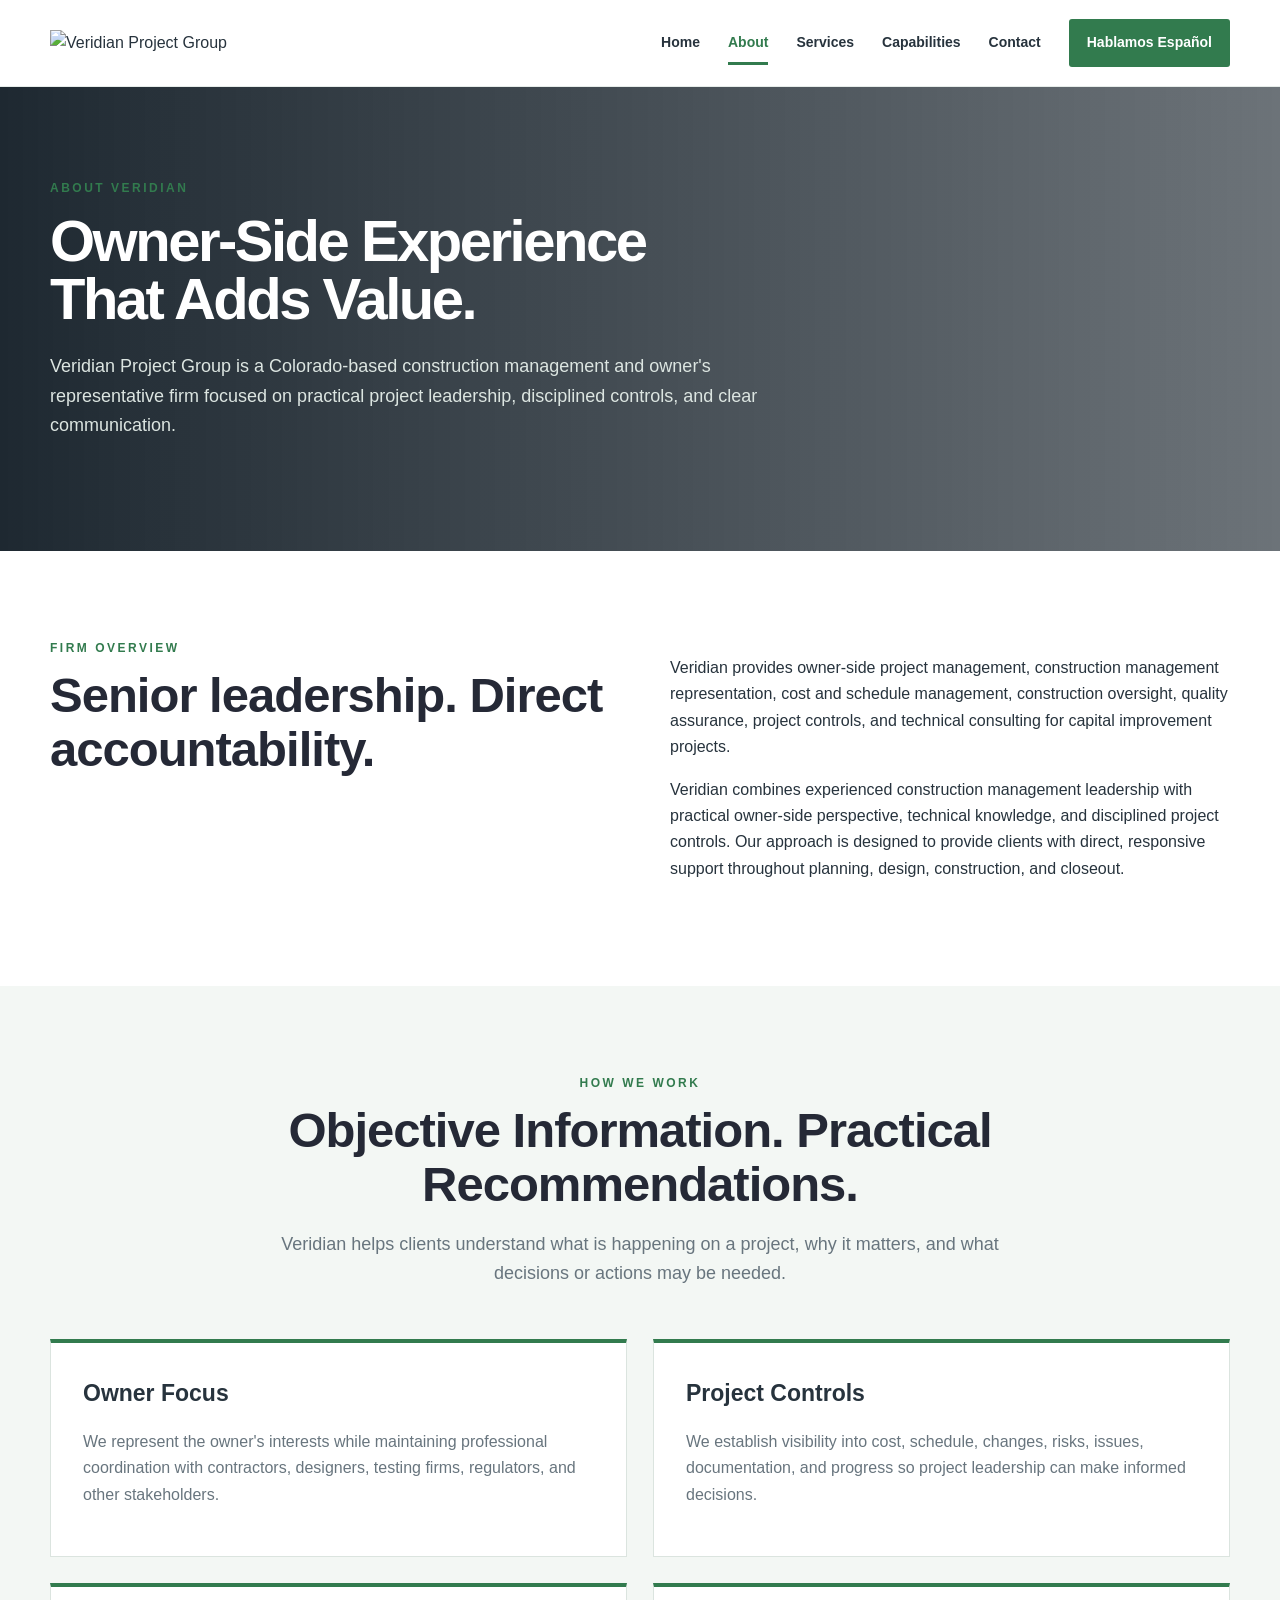
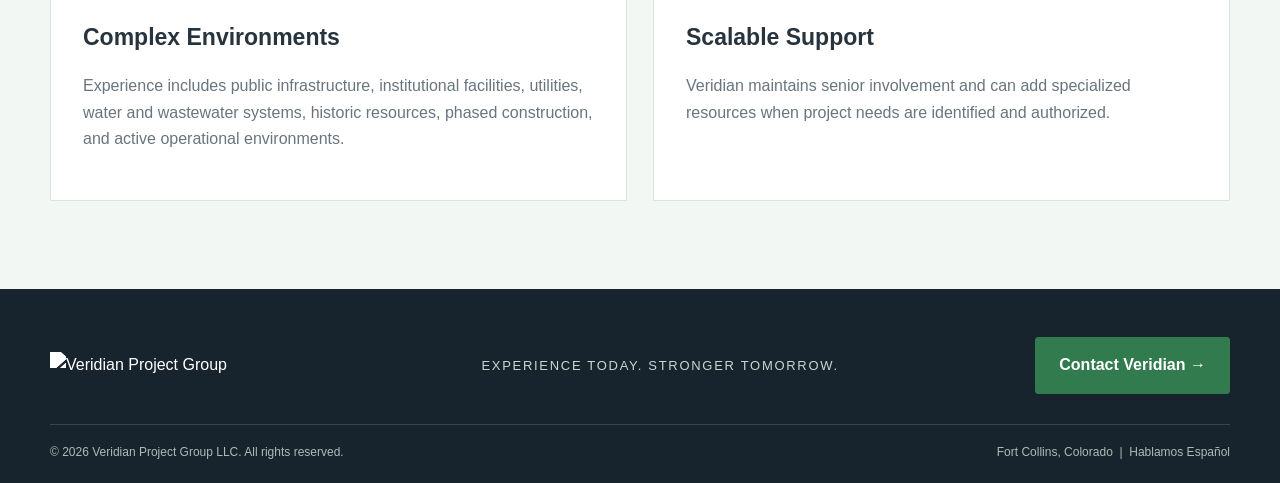
==== about.html @ c74b5e47 "Add files via upload" ====
<!doctype html><html lang="en"><head><meta charset="utf-8"><meta name="viewport" content="width=device-width,initial-scale=1"><title>About | Veridian Project Group</title><meta name="description" content="Veridian Project Group provides owner-side construction management, project controls, cost estimating, scheduling, and technical consulting."><link rel="icon" href="assets/veridian-logo.png"><link rel="stylesheet" href="styles.css"></head><body>
<header class="header"><div class="container nav"><a href="index.html"><img class="logo" src="assets/veridian-logo.png" alt="Veridian Project Group"></a><nav class="navlinks"><a class="" href="index.html">Home</a><a class="active" href="about.html">About</a><a class="" href="services.html">Services</a><a class="" href="experience.html">Capabilities</a><a class="" href="contact.html">Contact</a><a class="spanish-btn" href="spanish.html">Hablamos Español</a></nav><button class="mobile" aria-label="Menu">☰</button></div></header>
<main>
<section class="page-hero"><div class="container"><div class="kicker">About Veridian</div><h1>Owner-Side Experience<br>That Adds Value.</h1><p>Veridian Project Group is a Colorado-based construction management and owner's representative firm focused on practical project leadership, disciplined controls, and clear communication.</p></div></section>
<section class="section"><div class="container"><div class="contact-grid"><div><div class="kicker">Firm Overview</div><h2>Senior leadership. Direct accountability.</h2></div><div><p>Veridian provides owner-side project management, construction management representation, cost and schedule management, construction oversight, quality assurance, project controls, and technical consulting for capital improvement projects.</p><p>Veridian combines experienced construction management leadership with practical owner-side perspective, technical knowledge, and disciplined project controls. Our approach is designed to provide clients with direct, responsive support throughout planning, design, construction, and closeout.</p></div></div></div></section>
<section class="section mist"><div class="container"><div class="section-head center"><div class="kicker">How We Work</div><h2>Objective Information. Practical Recommendations.</h2><p class="lead">Veridian helps clients understand what is happening on a project, why it matters, and what decisions or actions may be needed.</p></div><div class="content-grid"><div class="content-card"><h3>Owner Focus</h3><p>We represent the owner's interests while maintaining professional coordination with contractors, designers, testing firms, regulators, and other stakeholders.</p></div><div class="content-card"><h3>Project Controls</h3><p>We establish visibility into cost, schedule, changes, risks, issues, documentation, and progress so project leadership can make informed decisions.</p></div><div class="content-card"><h3>Complex Environments</h3><p>Experience includes public infrastructure, institutional facilities, utilities, water and wastewater systems, historic resources, phased construction, and active operational environments.</p></div><div class="content-card"><h3>Scalable Support</h3><p>Veridian maintains senior involvement and can add specialized resources when project needs are identified and authorized.</p></div></div></div></section>
</main>
<footer class="footer"><div class="container"><div class="footer-top"><img class="footer-logo" src="assets/veridian-logo.png" alt="Veridian Project Group"><div class="tagline">Experience today. Stronger tomorrow.</div><a class="btn green" href="contact.html">Contact Veridian →</a></div><div class="footer-bottom"><span>© 2026 Veridian Project Group LLC. All rights reserved.</span><span>Fort Collins, Colorado &nbsp;|&nbsp; Hablamos Español</span></div></div></footer></body></html>
---- styles.css ----
:root{--ink:#252936;--deep:#17232d;--green:#327b4e;--lime:#67a94e;--mist:#f3f7f4;--line:#dbe4df;--text:#27333d;--muted:#68757e;--white:#fff;--max:1180px}
*{box-sizing:border-box}html{scroll-behavior:smooth}body{margin:0;font-family:Inter,Segoe UI,Arial,sans-serif;color:var(--text);line-height:1.65}a{text-decoration:none;color:inherit}.container{width:min(var(--max),calc(100% - 42px));margin:auto}
.header{position:sticky;top:0;z-index:30;background:#fff;border-bottom:1px solid #e6ece9}.nav{min-height:86px;display:flex;align-items:center;justify-content:space-between;gap:30px}.logo{width:225px}.navlinks{display:flex;align-items:center;gap:28px;font-size:14px;font-weight:700}.navlinks a{padding:31px 0;position:relative}.navlinks a:hover{color:var(--green)}.navlinks .active{color:var(--green)}.navlinks .active:after{content:"";position:absolute;left:0;right:0;bottom:21px;height:3px;background:var(--green)}.spanish-btn{background:var(--green);color:#fff!important;padding:12px 18px!important;border-radius:3px}.spanish-btn:hover{background:var(--lime)}.mobile{display:none;border:0;background:none;font-size:27px;color:var(--ink)}
.hero{min-height:625px;display:flex;align-items:center;background:linear-gradient(90deg,rgba(18,29,38,.94),rgba(18,29,38,.78) 43%,rgba(18,29,38,.25)),url("https://images.unsplash.com/photo-1541888946425-d81bb19240f5?auto=format&fit=crop&w=2100&q=85") center/cover;color:#fff}.hero-copy{max-width:760px;padding:95px 0}.eyebrow,.kicker{text-transform:uppercase;letter-spacing:2.5px;font-size:12px;font-weight:850;color:var(--lime)}h1{font-size:clamp(48px,6.4vw,78px);line-height:1.01;letter-spacing:-2.5px;margin:13px 0 23px}.hero p{max-width:690px;font-size:19px;color:#eaf1ed}.buttons{display:flex;gap:14px;flex-wrap:wrap;margin-top:32px}.btn{display:inline-flex;align-items:center;justify-content:center;padding:14px 23px;border-radius:3px;border:1px solid var(--green);font-weight:800}.btn.green{background:var(--green);color:#fff}.btn.green:hover{background:var(--lime)}.btn.light{border-color:#fff;color:#fff}.btn.light:hover{background:#fff;color:var(--ink)}
.section{padding:88px 0}.section.mist{background:var(--mist)}.center{text-align:center}.section-head{max-width:780px;margin:0 auto 50px}.kicker{color:var(--green)}h2{color:var(--ink);font-size:clamp(34px,4.3vw,49px);line-height:1.1;letter-spacing:-1px;margin:10px 0 17px}.lead{color:var(--muted);font-size:18px}.services{display:grid;grid-template-columns:repeat(4,1fr);gap:0}.service{padding:10px 28px 12px;border-right:1px solid var(--line);text-align:left}.service:first-child{padding-left:0}.service:last-child{border-right:0}.service-icon{width:64px;height:64px;border-radius:50%;background:var(--green);color:#fff;display:grid;place-items:center;font-weight:900;font-size:20px;margin-bottom:22px}.service h3{font-size:21px;line-height:1.15;margin:0 0 10px}.service p{font-size:15px;color:var(--muted)}.learn{font-size:14px;font-weight:850;color:var(--green)}
.band{display:grid;grid-template-columns:1fr 1fr}.band-copy{padding:82px max(42px,calc((100vw - var(--max))/2)) 82px 42px;background:var(--deep);color:#fff}.band-copy h2{color:#fff}.band-copy p{max-width:570px;color:#d9e3df}.band-img{min-height:470px;background:url("https://images.unsplash.com/photo-1504307651254-35680f356dfd?auto=format&fit=crop&w=1500&q=85") center/cover}.value-points{display:flex;gap:18px;flex-wrap:wrap;margin:25px 0}.value-points span{border-left:3px solid var(--green-bright);padding-left:12px;text-transform:uppercase;letter-spacing:1.2px;font-size:12px;font-weight:800}.facts{display:flex;gap:36px;flex-wrap:wrap;margin:30px 0 5px}.fact strong{display:block;font-size:34px;color:#a5d86e;line-height:1}.fact span{display:block;font-size:12px;text-transform:uppercase;letter-spacing:1.5px;color:#c9d4d0;margin-top:6px}
.process{display:grid;grid-template-columns:repeat(5,1fr);gap:18px}.step{padding:25px;border-top:3px solid var(--green);background:#fff}.step b{font-size:12px;color:var(--green);letter-spacing:1.5px}.step h3{font-size:19px;margin:10px 0 7px}.step p{font-size:14px;color:var(--muted)}
.projects{display:grid;grid-template-columns:repeat(3,1fr);gap:24px}.project{min-height:330px;padding:28px;display:flex;flex-direction:column;justify-content:flex-end;color:#fff;background:linear-gradient(0deg,rgba(17,27,35,.92),rgba(17,27,35,.12)),url("https://images.unsplash.com/photo-1486406146926-c627a92ad1ab?auto=format&fit=crop&w=1000&q=80") center/cover}.project:nth-child(2){background-image:linear-gradient(0deg,rgba(17,27,35,.92),rgba(17,27,35,.12)),url("https://images.unsplash.com/photo-1511818966892-d7d671e672a2?auto=format&fit=crop&w=1000&q=80")}.project:nth-child(3){background-image:linear-gradient(0deg,rgba(17,27,35,.92),rgba(17,27,35,.12)),url("https://images.unsplash.com/photo-1541971875076-8f970d573be6?auto=format&fit=crop&w=1000&q=80")}.project:nth-child(4){background-image:linear-gradient(0deg,rgba(17,27,35,.92),rgba(17,27,35,.12)),url("https://images.unsplash.com/photo-1503387762-592deb58ef4e?auto=format&fit=crop&w=1000&q=80")}.project:nth-child(5){background-image:linear-gradient(0deg,rgba(17,27,35,.92),rgba(17,27,35,.12)),url("https://images.unsplash.com/photo-1531835551805-16d864c8d311?auto=format&fit=crop&w=1000&q=80")}.project:nth-child(6){background-image:linear-gradient(0deg,rgba(17,27,35,.92),rgba(17,27,35,.12)),url("https://images.unsplash.com/photo-1473448912268-2022ce9509d8?auto=format&fit=crop&w=1000&q=80")}.project .type{text-transform:uppercase;letter-spacing:1.5px;font-size:11px;color:#a9d973}.project h3{font-size:21px;line-height:1.15;margin:7px 0}.project p{font-size:13px;margin:0;color:#e0e8e4}
.spanish{display:grid;grid-template-columns:1fr 1fr}.spanish-img{min-height:410px;background:linear-gradient(0deg,rgba(19,31,40,.4),rgba(19,31,40,.05)),url("https://images.unsplash.com/photo-1454165804606-c3d57bc86b40?auto=format&fit=crop&w=1500&q=85") center/cover}.spanish-copy{padding:72px 8%}.spanish-copy p{color:var(--muted)}
.cta{padding:70px 0;background:linear-gradient(105deg,var(--green),var(--lime));color:#fff}.cta-inner{display:flex;align-items:center;justify-content:space-between;gap:30px}.cta h2{color:#fff;margin:0;max-width:700px}.footer{background:var(--deep);color:#fff;padding:48px 0 20px}.footer-top{display:flex;justify-content:space-between;align-items:center;gap:30px}.footer-logo{width:235px;filter:brightness(0) invert(1)}.tagline{text-transform:uppercase;letter-spacing:1.7px;font-size:13px;color:#cbd6d2}.footer-bottom{display:flex;justify-content:space-between;border-top:1px solid rgba(255,255,255,.15);margin-top:30px;padding-top:18px;color:#aebbb7;font-size:12px}
.page-hero{padding:92px 0;background:linear-gradient(90deg,rgba(18,29,38,.95),rgba(18,29,38,.62)),url("https://images.unsplash.com/photo-1503387762-592deb58ef4e?auto=format&fit=crop&w=2000&q=85") center/cover;color:#fff}.page-hero h1{font-size:58px}.page-hero p{max-width:760px;color:#dce5e1;font-size:18px}
.content-grid{display:grid;grid-template-columns:1fr 1fr;gap:26px}.content-card{padding:32px;border:1px solid var(--line);border-top:4px solid var(--green);background:#fff}.content-card h3{font-size:23px;margin:0 0 10px}.content-card p{color:var(--muted)}.contact-grid{display:grid;grid-template-columns:1fr 1fr;gap:60px}.contact-form{display:grid;gap:14px}.contact-form input,.contact-form textarea{font:inherit;padding:14px;border:1px solid #cdd8d3;border-radius:3px}.contact-form textarea{min-height:150px}
@media(max-width:920px){.navlinks{display:none}.mobile{display:block}.services{grid-template-columns:1fr 1fr}.service{border-bottom:1px solid var(--line);padding:28px 18px}.service:first-child{padding-left:18px}.service:nth-child(2){border-right:0}.band,.spanish,.contact-grid{grid-template-columns:1fr}.band-copy{padding:65px 25px}.band-img,.spanish-img{min-height:320px}.process{grid-template-columns:1fr 1fr}.projects{grid-template-columns:1fr 1fr}.footer-top,.footer-bottom{flex-direction:column;align-items:flex-start}}
@media(max-width:600px){.container{width:calc(100% - 28px)}.logo{width:185px}.nav{min-height:72px}.hero{min-height:650px}.hero-copy{padding:65px 0}h1{font-size:48px}.section{padding:65px 0}.services,.process,.projects,.content-grid{grid-template-columns:1fr}.service{padding:25px 0}.service:first-child{padding-left:0}.page-hero h1{font-size:43px}.value-points{display:flex;gap:18px;flex-wrap:wrap;margin:25px 0}.value-points span{border-left:3px solid var(--green-bright);padding-left:12px;text-transform:uppercase;letter-spacing:1.2px;font-size:12px;font-weight:800}.facts{gap:22px}}
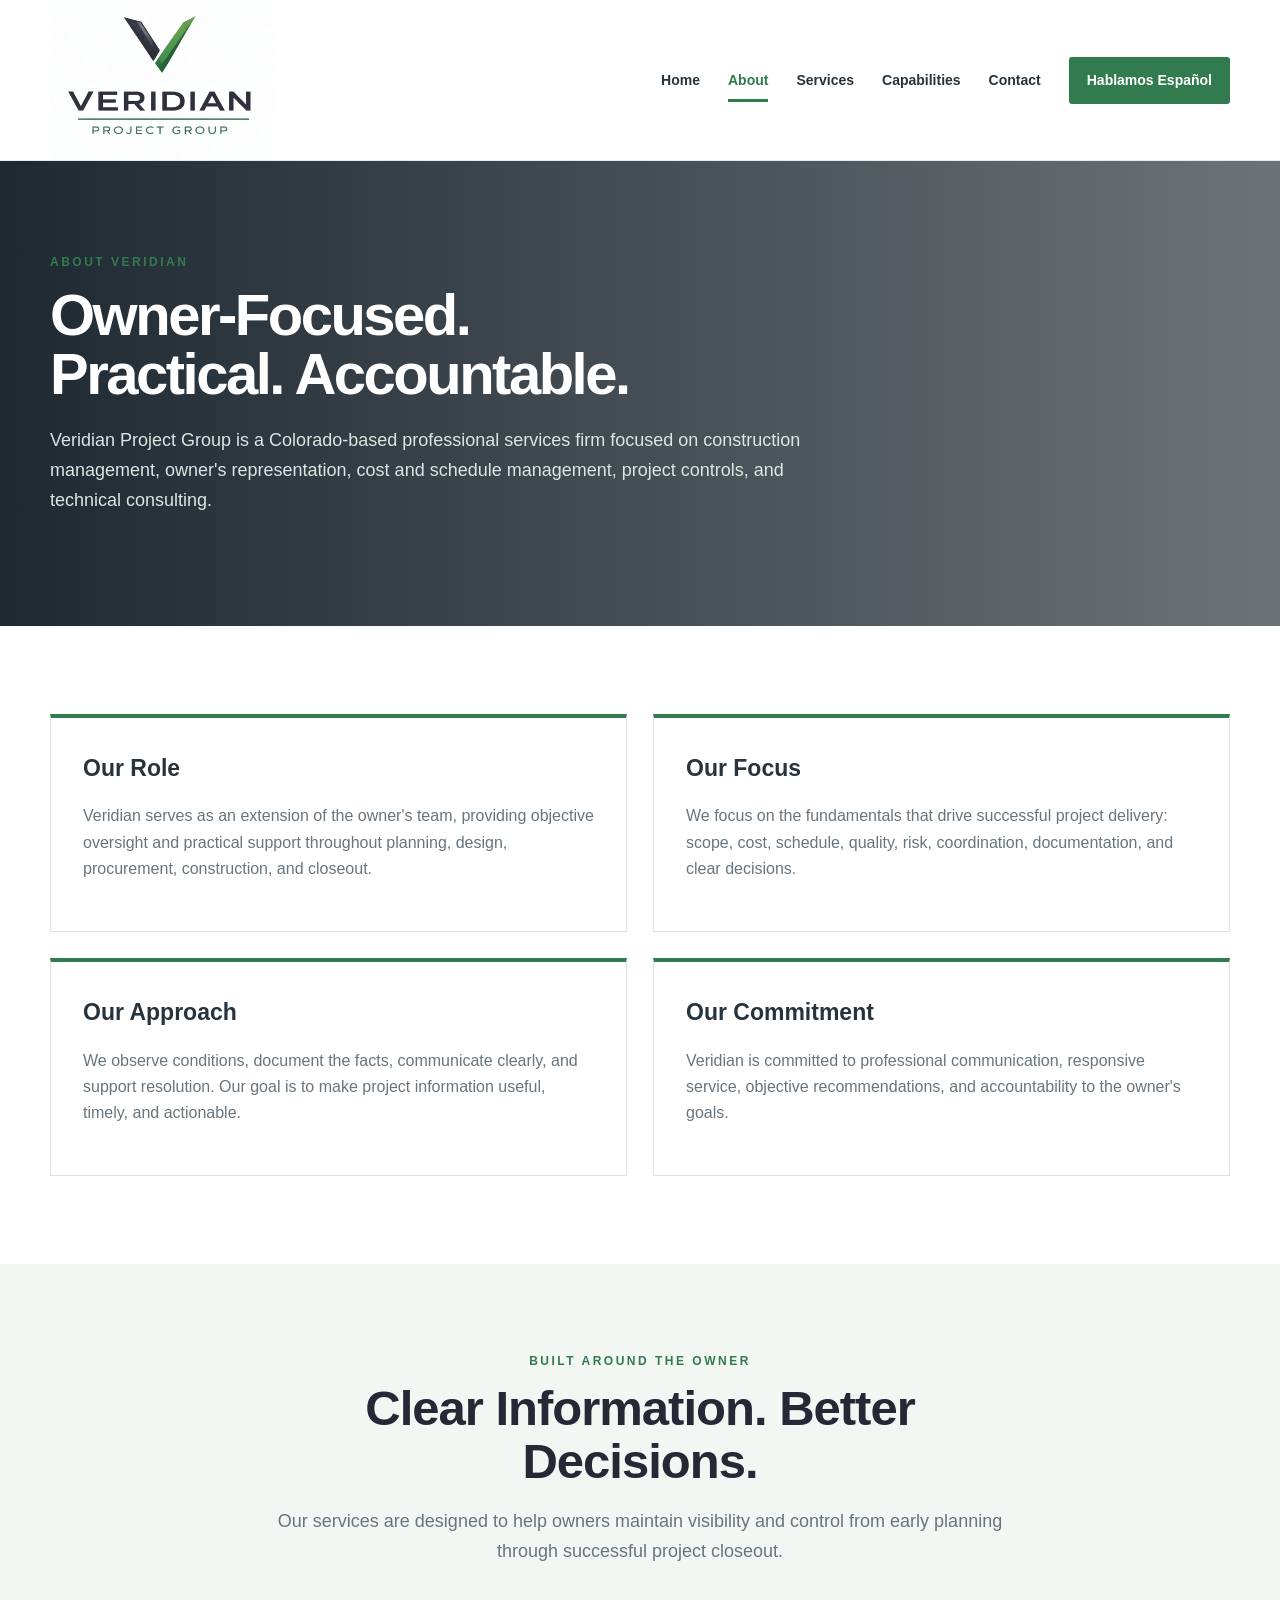
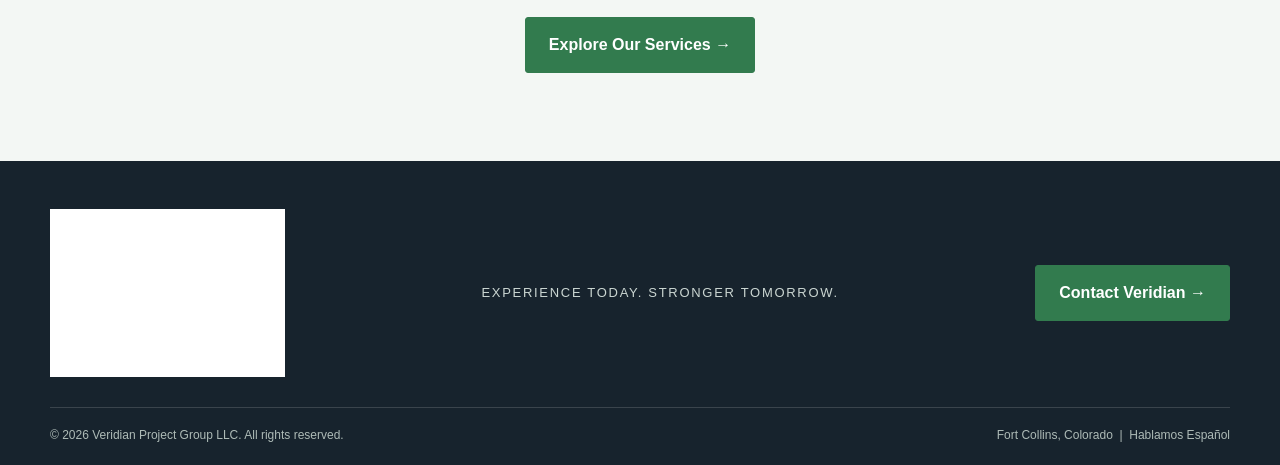
==== commit 9bfd85b4: "Add files via upload" ====
--- a/about.html
+++ b/about.html
@@ -1,8 +1,6 @@
-<!doctype html><html lang="en"><head><meta charset="utf-8"><meta name="viewport" content="width=device-width,initial-scale=1"><title>About | Veridian Project Group</title><meta name="description" content="Veridian Project Group provides owner-side construction management, project controls, cost estimating, scheduling, and technical consulting."><link rel="icon" href="assets/veridian-logo.png"><link rel="stylesheet" href="styles.css"></head><body>
-<header class="header"><div class="container nav"><a href="index.html"><img class="logo" src="assets/veridian-logo.png" alt="Veridian Project Group"></a><nav class="navlinks"><a class="" href="index.html">Home</a><a class="active" href="about.html">About</a><a class="" href="services.html">Services</a><a class="" href="experience.html">Capabilities</a><a class="" href="contact.html">Contact</a><a class="spanish-btn" href="spanish.html">Hablamos Español</a></nav><button class="mobile" aria-label="Menu">☰</button></div></header>
-<main>
-<section class="page-hero"><div class="container"><div class="kicker">About Veridian</div><h1>Owner-Side Experience<br>That Adds Value.</h1><p>Veridian Project Group is a Colorado-based construction management and owner's representative firm focused on practical project leadership, disciplined controls, and clear communication.</p></div></section>
-<section class="section"><div class="container"><div class="contact-grid"><div><div class="kicker">Firm Overview</div><h2>Senior leadership. Direct accountability.</h2></div><div><p>Veridian provides owner-side project management, construction management representation, cost and schedule management, construction oversight, quality assurance, project controls, and technical consulting for capital improvement projects.</p><p>Veridian combines experienced construction management leadership with practical owner-side perspective, technical knowledge, and disciplined project controls. Our approach is designed to provide clients with direct, responsive support throughout planning, design, construction, and closeout.</p></div></div></div></section>
-<section class="section mist"><div class="container"><div class="section-head center"><div class="kicker">How We Work</div><h2>Objective Information. Practical Recommendations.</h2><p class="lead">Veridian helps clients understand what is happening on a project, why it matters, and what decisions or actions may be needed.</p></div><div class="content-grid"><div class="content-card"><h3>Owner Focus</h3><p>We represent the owner's interests while maintaining professional coordination with contractors, designers, testing firms, regulators, and other stakeholders.</p></div><div class="content-card"><h3>Project Controls</h3><p>We establish visibility into cost, schedule, changes, risks, issues, documentation, and progress so project leadership can make informed decisions.</p></div><div class="content-card"><h3>Complex Environments</h3><p>Experience includes public infrastructure, institutional facilities, utilities, water and wastewater systems, historic resources, phased construction, and active operational environments.</p></div><div class="content-card"><h3>Scalable Support</h3><p>Veridian maintains senior involvement and can add specialized resources when project needs are identified and authorized.</p></div></div></div></section>
-</main>
-<footer class="footer"><div class="container"><div class="footer-top"><img class="footer-logo" src="assets/veridian-logo.png" alt="Veridian Project Group"><div class="tagline">Experience today. Stronger tomorrow.</div><a class="btn green" href="contact.html">Contact Veridian →</a></div><div class="footer-bottom"><span>© 2026 Veridian Project Group LLC. All rights reserved.</span><span>Fort Collins, Colorado &nbsp;|&nbsp; Hablamos Español</span></div></div></footer></body></html>+<!doctype html><html lang="en"><head><meta charset="utf-8"><meta name="viewport" content="width=device-width,initial-scale=1"><title>About | Veridian Project Group</title><meta name="description" content="About Veridian Project Group, a Colorado-based construction management and project controls firm."><link rel="icon" href="assets/veridian-logo.png"><link rel="stylesheet" href="styles.css"></head><body>
+<header class="header"><div class="container nav"><a class="brand" href="index.html"><img class="logo" src="assets/veridian-logo.png" alt="Veridian Project Group"></a><nav class="navlinks" aria-label="Primary navigation"><a href="index.html">Home</a><a class="active" href="about.html">About</a><a href="services.html">Services</a><a href="experience.html">Capabilities</a><a href="contact.html">Contact</a><a class="spanish-btn" href="spanish.html">Hablamos Español</a></nav><button class="mobile" type="button" aria-label="Open menu" aria-expanded="false" aria-controls="mobile-menu">☰</button></div><div id="mobile-menu" class="mobile-menu"><div class="container"><a href="index.html">Home</a><a class="active" href="about.html">About</a><a href="services.html">Services</a><a href="experience.html">Capabilities</a><a href="contact.html">Contact</a><a class="spanish-btn" href="spanish.html">Hablamos Español</a></div></div></header>
+<main><section class="page-hero"><div class="container"><div class="kicker">About Veridian</div><h1>Owner-Focused.<br>Practical. Accountable.</h1><p>Veridian Project Group is a Colorado-based professional services firm focused on construction management, owner's representation, cost and schedule management, project controls, and technical consulting.</p></div></section>
+<section class="section"><div class="container"><div class="content-grid"><div class="content-card"><h3>Our Role</h3><p>Veridian serves as an extension of the owner's team, providing objective oversight and practical support throughout planning, design, procurement, construction, and closeout.</p></div><div class="content-card"><h3>Our Focus</h3><p>We focus on the fundamentals that drive successful project delivery: scope, cost, schedule, quality, risk, coordination, documentation, and clear decisions.</p></div><div class="content-card"><h3>Our Approach</h3><p>We observe conditions, document the facts, communicate clearly, and support resolution. Our goal is to make project information useful, timely, and actionable.</p></div><div class="content-card"><h3>Our Commitment</h3><p>Veridian is committed to professional communication, responsive service, objective recommendations, and accountability to the owner's goals.</p></div></div></div></section>
+<section class="section mist"><div class="container center"><div class="section-head"><div class="kicker">Built Around the Owner</div><h2>Clear Information. Better Decisions.</h2><p class="lead">Our services are designed to help owners maintain visibility and control from early planning through successful project closeout.</p></div><a class="btn green" href="services.html">Explore Our Services →</a></div></section></main>
+<footer class="footer"><div class="container"><div class="footer-top"><img class="footer-logo" src="assets/veridian-logo.png" alt="Veridian Project Group"><div class="tagline">Experience today. Stronger tomorrow.</div><a class="btn green" href="contact.html">Contact Veridian →</a></div><div class="footer-bottom"><span>© 2026 Veridian Project Group LLC. All rights reserved.</span><span>Fort Collins, Colorado &nbsp;|&nbsp; Hablamos Español</span></div></div></footer><script src="script.js"></script></body></html>
--- a/styles.css
+++ b/styles.css
@@ -4,7 +4,7 @@
 .header{position:sticky;top:0;z-index:30;background:#fff;border-bottom:1px solid #e6ece9}.nav{min-height:86px;display:flex;align-items:center;justify-content:space-between;gap:30px}.logo{width:225px}.navlinks{display:flex;align-items:center;gap:28px;font-size:14px;font-weight:700}.navlinks a{padding:31px 0;position:relative}.navlinks a:hover{color:var(--green)}.navlinks .active{color:var(--green)}.navlinks .active:after{content:"";position:absolute;left:0;right:0;bottom:21px;height:3px;background:var(--green)}.spanish-btn{background:var(--green);color:#fff!important;padding:12px 18px!important;border-radius:3px}.spanish-btn:hover{background:var(--lime)}.mobile{display:none;border:0;background:none;font-size:27px;color:var(--ink)}
 .hero{min-height:625px;display:flex;align-items:center;background:linear-gradient(90deg,rgba(18,29,38,.94),rgba(18,29,38,.78) 43%,rgba(18,29,38,.25)),url("https://images.unsplash.com/photo-1541888946425-d81bb19240f5?auto=format&fit=crop&w=2100&q=85") center/cover;color:#fff}.hero-copy{max-width:760px;padding:95px 0}.eyebrow,.kicker{text-transform:uppercase;letter-spacing:2.5px;font-size:12px;font-weight:850;color:var(--lime)}h1{font-size:clamp(48px,6.4vw,78px);line-height:1.01;letter-spacing:-2.5px;margin:13px 0 23px}.hero p{max-width:690px;font-size:19px;color:#eaf1ed}.buttons{display:flex;gap:14px;flex-wrap:wrap;margin-top:32px}.btn{display:inline-flex;align-items:center;justify-content:center;padding:14px 23px;border-radius:3px;border:1px solid var(--green);font-weight:800}.btn.green{background:var(--green);color:#fff}.btn.green:hover{background:var(--lime)}.btn.light{border-color:#fff;color:#fff}.btn.light:hover{background:#fff;color:var(--ink)}
 .section{padding:88px 0}.section.mist{background:var(--mist)}.center{text-align:center}.section-head{max-width:780px;margin:0 auto 50px}.kicker{color:var(--green)}h2{color:var(--ink);font-size:clamp(34px,4.3vw,49px);line-height:1.1;letter-spacing:-1px;margin:10px 0 17px}.lead{color:var(--muted);font-size:18px}.services{display:grid;grid-template-columns:repeat(4,1fr);gap:0}.service{padding:10px 28px 12px;border-right:1px solid var(--line);text-align:left}.service:first-child{padding-left:0}.service:last-child{border-right:0}.service-icon{width:64px;height:64px;border-radius:50%;background:var(--green);color:#fff;display:grid;place-items:center;font-weight:900;font-size:20px;margin-bottom:22px}.service h3{font-size:21px;line-height:1.15;margin:0 0 10px}.service p{font-size:15px;color:var(--muted)}.learn{font-size:14px;font-weight:850;color:var(--green)}
-.band{display:grid;grid-template-columns:1fr 1fr}.band-copy{padding:82px max(42px,calc((100vw - var(--max))/2)) 82px 42px;background:var(--deep);color:#fff}.band-copy h2{color:#fff}.band-copy p{max-width:570px;color:#d9e3df}.band-img{min-height:470px;background:url("https://images.unsplash.com/photo-1504307651254-35680f356dfd?auto=format&fit=crop&w=1500&q=85") center/cover}.value-points{display:flex;gap:18px;flex-wrap:wrap;margin:25px 0}.value-points span{border-left:3px solid var(--green-bright);padding-left:12px;text-transform:uppercase;letter-spacing:1.2px;font-size:12px;font-weight:800}.facts{display:flex;gap:36px;flex-wrap:wrap;margin:30px 0 5px}.fact strong{display:block;font-size:34px;color:#a5d86e;line-height:1}.fact span{display:block;font-size:12px;text-transform:uppercase;letter-spacing:1.5px;color:#c9d4d0;margin-top:6px}
+.band{display:grid;grid-template-columns:1fr 1fr}.band-copy{padding:82px max(42px,calc((100vw - var(--max))/2)) 82px 42px;background:var(--deep);color:#fff}.band-copy h2{color:#fff}.band-copy p{max-width:570px;color:#d9e3df}.band-img{min-height:470px;background:url("https://images.unsplash.com/photo-1504307651254-35680f356dfd?auto=format&fit=crop&w=1500&q=85") center/cover}.facts{display:flex;gap:36px;flex-wrap:wrap;margin:30px 0 5px}.fact strong{display:block;font-size:34px;color:#a5d86e;line-height:1}.fact span{display:block;font-size:12px;text-transform:uppercase;letter-spacing:1.5px;color:#c9d4d0;margin-top:6px}
 .process{display:grid;grid-template-columns:repeat(5,1fr);gap:18px}.step{padding:25px;border-top:3px solid var(--green);background:#fff}.step b{font-size:12px;color:var(--green);letter-spacing:1.5px}.step h3{font-size:19px;margin:10px 0 7px}.step p{font-size:14px;color:var(--muted)}
 .projects{display:grid;grid-template-columns:repeat(3,1fr);gap:24px}.project{min-height:330px;padding:28px;display:flex;flex-direction:column;justify-content:flex-end;color:#fff;background:linear-gradient(0deg,rgba(17,27,35,.92),rgba(17,27,35,.12)),url("https://images.unsplash.com/photo-1486406146926-c627a92ad1ab?auto=format&fit=crop&w=1000&q=80") center/cover}.project:nth-child(2){background-image:linear-gradient(0deg,rgba(17,27,35,.92),rgba(17,27,35,.12)),url("https://images.unsplash.com/photo-1511818966892-d7d671e672a2?auto=format&fit=crop&w=1000&q=80")}.project:nth-child(3){background-image:linear-gradient(0deg,rgba(17,27,35,.92),rgba(17,27,35,.12)),url("https://images.unsplash.com/photo-1541971875076-8f970d573be6?auto=format&fit=crop&w=1000&q=80")}.project:nth-child(4){background-image:linear-gradient(0deg,rgba(17,27,35,.92),rgba(17,27,35,.12)),url("https://images.unsplash.com/photo-1503387762-592deb58ef4e?auto=format&fit=crop&w=1000&q=80")}.project:nth-child(5){background-image:linear-gradient(0deg,rgba(17,27,35,.92),rgba(17,27,35,.12)),url("https://images.unsplash.com/photo-1531835551805-16d864c8d311?auto=format&fit=crop&w=1000&q=80")}.project:nth-child(6){background-image:linear-gradient(0deg,rgba(17,27,35,.92),rgba(17,27,35,.12)),url("https://images.unsplash.com/photo-1473448912268-2022ce9509d8?auto=format&fit=crop&w=1000&q=80")}.project .type{text-transform:uppercase;letter-spacing:1.5px;font-size:11px;color:#a9d973}.project h3{font-size:21px;line-height:1.15;margin:7px 0}.project p{font-size:13px;margin:0;color:#e0e8e4}
 .spanish{display:grid;grid-template-columns:1fr 1fr}.spanish-img{min-height:410px;background:linear-gradient(0deg,rgba(19,31,40,.4),rgba(19,31,40,.05)),url("https://images.unsplash.com/photo-1454165804606-c3d57bc86b40?auto=format&fit=crop&w=1500&q=85") center/cover}.spanish-copy{padding:72px 8%}.spanish-copy p{color:var(--muted)}
@@ -12,4 +12,10 @@
 .page-hero{padding:92px 0;background:linear-gradient(90deg,rgba(18,29,38,.95),rgba(18,29,38,.62)),url("https://images.unsplash.com/photo-1503387762-592deb58ef4e?auto=format&fit=crop&w=2000&q=85") center/cover;color:#fff}.page-hero h1{font-size:58px}.page-hero p{max-width:760px;color:#dce5e1;font-size:18px}
 .content-grid{display:grid;grid-template-columns:1fr 1fr;gap:26px}.content-card{padding:32px;border:1px solid var(--line);border-top:4px solid var(--green);background:#fff}.content-card h3{font-size:23px;margin:0 0 10px}.content-card p{color:var(--muted)}.contact-grid{display:grid;grid-template-columns:1fr 1fr;gap:60px}.contact-form{display:grid;gap:14px}.contact-form input,.contact-form textarea{font:inherit;padding:14px;border:1px solid #cdd8d3;border-radius:3px}.contact-form textarea{min-height:150px}
 @media(max-width:920px){.navlinks{display:none}.mobile{display:block}.services{grid-template-columns:1fr 1fr}.service{border-bottom:1px solid var(--line);padding:28px 18px}.service:first-child{padding-left:18px}.service:nth-child(2){border-right:0}.band,.spanish,.contact-grid{grid-template-columns:1fr}.band-copy{padding:65px 25px}.band-img,.spanish-img{min-height:320px}.process{grid-template-columns:1fr 1fr}.projects{grid-template-columns:1fr 1fr}.footer-top,.footer-bottom{flex-direction:column;align-items:flex-start}}
-@media(max-width:600px){.container{width:calc(100% - 28px)}.logo{width:185px}.nav{min-height:72px}.hero{min-height:650px}.hero-copy{padding:65px 0}h1{font-size:48px}.section{padding:65px 0}.services,.process,.projects,.content-grid{grid-template-columns:1fr}.service{padding:25px 0}.service:first-child{padding-left:0}.page-hero h1{font-size:43px}.value-points{display:flex;gap:18px;flex-wrap:wrap;margin:25px 0}.value-points span{border-left:3px solid var(--green-bright);padding-left:12px;text-transform:uppercase;letter-spacing:1.2px;font-size:12px;font-weight:800}.facts{gap:22px}}
+@media(max-width:600px){.container{width:calc(100% - 28px)}.logo{width:185px}.nav{min-height:72px}.hero{min-height:650px}.hero-copy{padding:65px 0}h1{font-size:48px}.section{padding:65px 0}.services,.process,.projects,.content-grid{grid-template-columns:1fr}.service{padding:25px 0}.service:first-child{padding-left:0}.page-hero h1{font-size:43px}.facts{gap:22px}}
+
+/* V4 header and responsive navigation refinements */
+.brand{display:flex;align-items:center;flex:0 0 auto}.header{position:relative;z-index:100}.mobile-menu{display:none;background:#fff;border-top:1px solid var(--line);box-shadow:0 8px 18px rgba(23,35,45,.08)}.mobile-menu .container{display:flex;flex-direction:column;padding:10px 0 16px}.mobile-menu a{padding:11px 0;font-weight:800}.mobile-menu .spanish-btn{display:inline-flex;width:max-content;color:#fff!important;padding:11px 16px!important;margin-top:5px}.active-es{outline:2px solid rgba(255,255,255,.45);outline-offset:-4px}
+@media(max-width:760px){.navlinks{display:none}.mobile{display:block}.mobile-menu.open{display:block}}
+@media(min-width:761px){.mobile{display:none}.navlinks{display:flex}}
+@media(max-width:600px){.nav{min-height:74px}.logo{width:185px}}
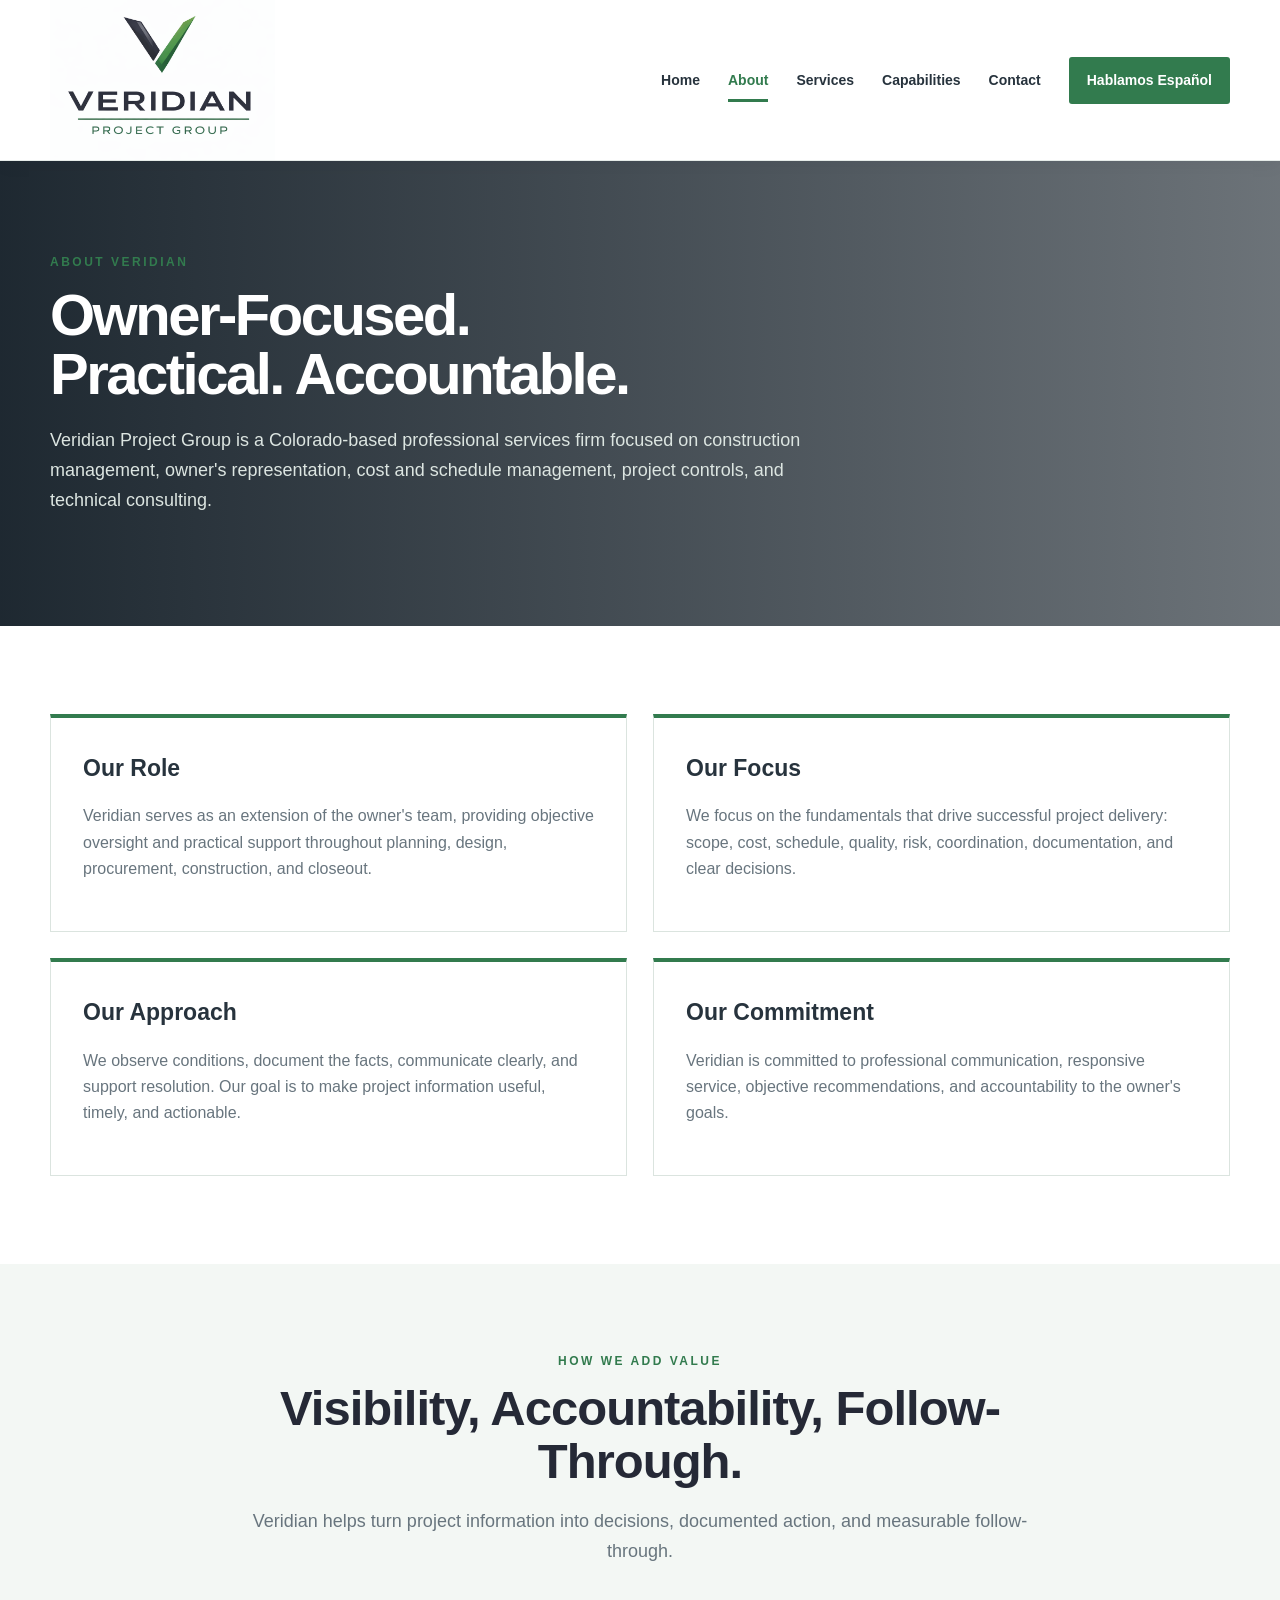
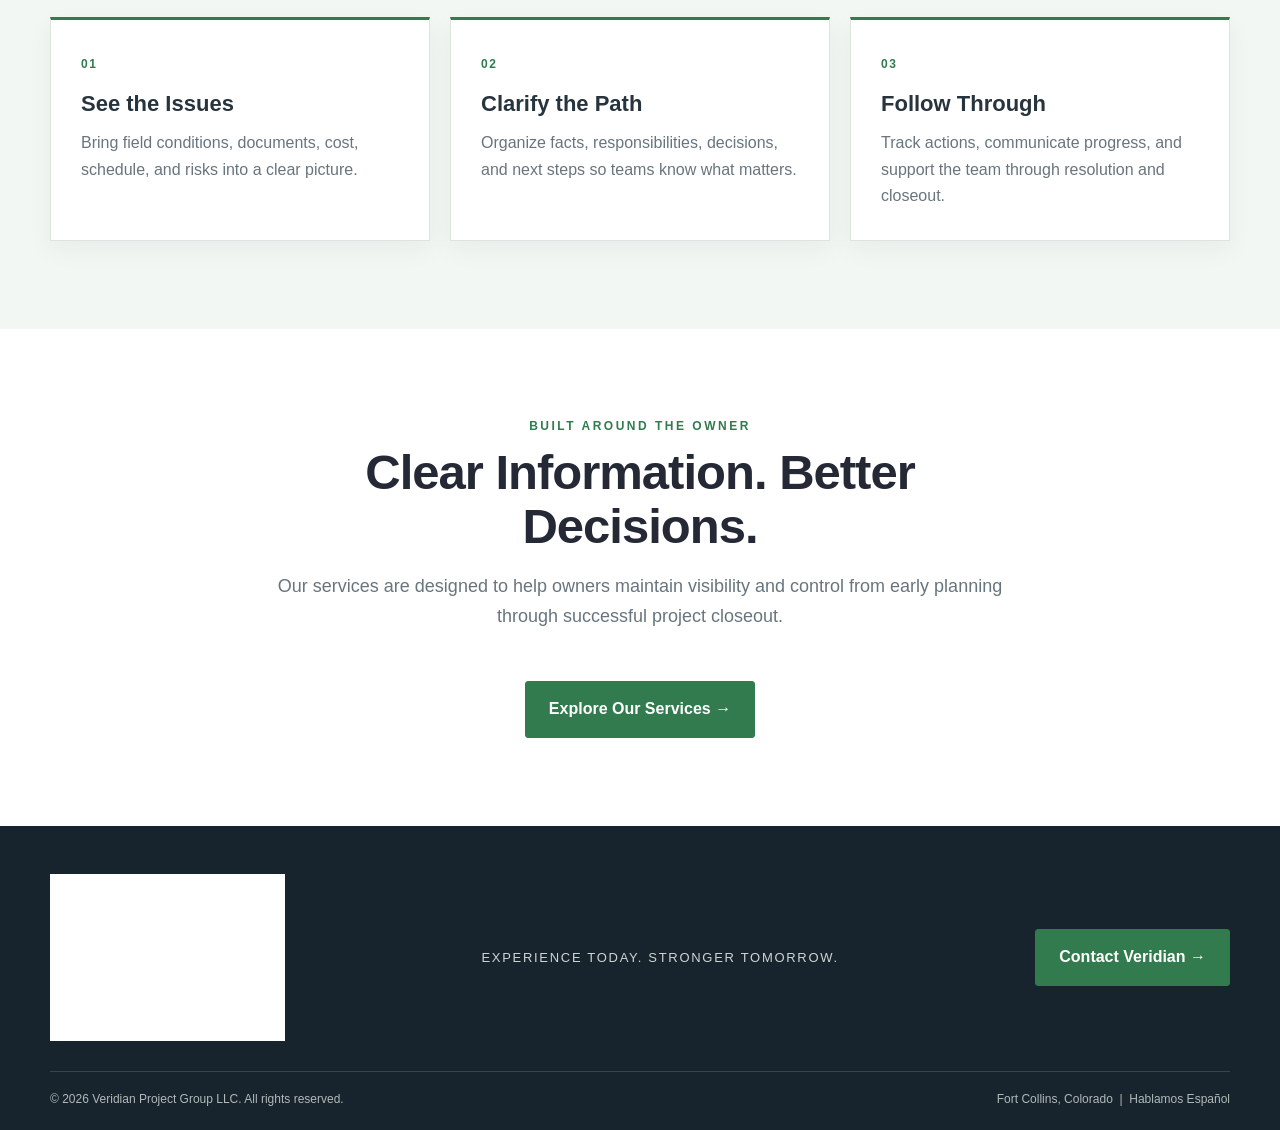
==== commit b2ceda95: "Add files via upload" ====
--- a/about.html
+++ b/about.html
@@ -2,5 +2,6 @@
 <header class="header"><div class="container nav"><a class="brand" href="index.html"><img class="logo" src="assets/veridian-logo.png" alt="Veridian Project Group"></a><nav class="navlinks" aria-label="Primary navigation"><a href="index.html">Home</a><a class="active" href="about.html">About</a><a href="services.html">Services</a><a href="experience.html">Capabilities</a><a href="contact.html">Contact</a><a class="spanish-btn" href="spanish.html">Hablamos Español</a></nav><button class="mobile" type="button" aria-label="Open menu" aria-expanded="false" aria-controls="mobile-menu">☰</button></div><div id="mobile-menu" class="mobile-menu"><div class="container"><a href="index.html">Home</a><a class="active" href="about.html">About</a><a href="services.html">Services</a><a href="experience.html">Capabilities</a><a href="contact.html">Contact</a><a class="spanish-btn" href="spanish.html">Hablamos Español</a></div></div></header>
 <main><section class="page-hero"><div class="container"><div class="kicker">About Veridian</div><h1>Owner-Focused.<br>Practical. Accountable.</h1><p>Veridian Project Group is a Colorado-based professional services firm focused on construction management, owner's representation, cost and schedule management, project controls, and technical consulting.</p></div></section>
 <section class="section"><div class="container"><div class="content-grid"><div class="content-card"><h3>Our Role</h3><p>Veridian serves as an extension of the owner's team, providing objective oversight and practical support throughout planning, design, procurement, construction, and closeout.</p></div><div class="content-card"><h3>Our Focus</h3><p>We focus on the fundamentals that drive successful project delivery: scope, cost, schedule, quality, risk, coordination, documentation, and clear decisions.</p></div><div class="content-card"><h3>Our Approach</h3><p>We observe conditions, document the facts, communicate clearly, and support resolution. Our goal is to make project information useful, timely, and actionable.</p></div><div class="content-card"><h3>Our Commitment</h3><p>Veridian is committed to professional communication, responsive service, objective recommendations, and accountability to the owner's goals.</p></div></div></div></section>
-<section class="section mist"><div class="container center"><div class="section-head"><div class="kicker">Built Around the Owner</div><h2>Clear Information. Better Decisions.</h2><p class="lead">Our services are designed to help owners maintain visibility and control from early planning through successful project closeout.</p></div><a class="btn green" href="services.html">Explore Our Services →</a></div></section></main>
+<section class="section mist"><div class="container"><div class="section-head center"><div class="kicker">How We Add Value</div><h2>Visibility, Accountability, Follow-Through.</h2><p class="lead">Veridian helps turn project information into decisions, documented action, and measurable follow-through.</p></div><div class="value-grid"><div class="value-card"><span>01</span><h3>See the Issues</h3><p>Bring field conditions, documents, cost, schedule, and risks into a clear picture.</p></div><div class="value-card"><span>02</span><h3>Clarify the Path</h3><p>Organize facts, responsibilities, decisions, and next steps so teams know what matters.</p></div><div class="value-card"><span>03</span><h3>Follow Through</h3><p>Track actions, communicate progress, and support the team through resolution and closeout.</p></div></div></div></section>
+<section class="section"><div class="container center"><div class="section-head"><div class="kicker">Built Around the Owner</div><h2>Clear Information. Better Decisions.</h2><p class="lead">Our services are designed to help owners maintain visibility and control from early planning through successful project closeout.</p></div><a class="btn green" href="services.html">Explore Our Services →</a></div></section></main>
 <footer class="footer"><div class="container"><div class="footer-top"><img class="footer-logo" src="assets/veridian-logo.png" alt="Veridian Project Group"><div class="tagline">Experience today. Stronger tomorrow.</div><a class="btn green" href="contact.html">Contact Veridian →</a></div><div class="footer-bottom"><span>© 2026 Veridian Project Group LLC. All rights reserved.</span><span>Fort Collins, Colorado &nbsp;|&nbsp; Hablamos Español</span></div></div></footer><script src="script.js"></script></body></html>
--- a/styles.css
+++ b/styles.css
@@ -4,7 +4,7 @@
 .header{position:sticky;top:0;z-index:30;background:#fff;border-bottom:1px solid #e6ece9}.nav{min-height:86px;display:flex;align-items:center;justify-content:space-between;gap:30px}.logo{width:225px}.navlinks{display:flex;align-items:center;gap:28px;font-size:14px;font-weight:700}.navlinks a{padding:31px 0;position:relative}.navlinks a:hover{color:var(--green)}.navlinks .active{color:var(--green)}.navlinks .active:after{content:"";position:absolute;left:0;right:0;bottom:21px;height:3px;background:var(--green)}.spanish-btn{background:var(--green);color:#fff!important;padding:12px 18px!important;border-radius:3px}.spanish-btn:hover{background:var(--lime)}.mobile{display:none;border:0;background:none;font-size:27px;color:var(--ink)}
 .hero{min-height:625px;display:flex;align-items:center;background:linear-gradient(90deg,rgba(18,29,38,.94),rgba(18,29,38,.78) 43%,rgba(18,29,38,.25)),url("https://images.unsplash.com/photo-1541888946425-d81bb19240f5?auto=format&fit=crop&w=2100&q=85") center/cover;color:#fff}.hero-copy{max-width:760px;padding:95px 0}.eyebrow,.kicker{text-transform:uppercase;letter-spacing:2.5px;font-size:12px;font-weight:850;color:var(--lime)}h1{font-size:clamp(48px,6.4vw,78px);line-height:1.01;letter-spacing:-2.5px;margin:13px 0 23px}.hero p{max-width:690px;font-size:19px;color:#eaf1ed}.buttons{display:flex;gap:14px;flex-wrap:wrap;margin-top:32px}.btn{display:inline-flex;align-items:center;justify-content:center;padding:14px 23px;border-radius:3px;border:1px solid var(--green);font-weight:800}.btn.green{background:var(--green);color:#fff}.btn.green:hover{background:var(--lime)}.btn.light{border-color:#fff;color:#fff}.btn.light:hover{background:#fff;color:var(--ink)}
 .section{padding:88px 0}.section.mist{background:var(--mist)}.center{text-align:center}.section-head{max-width:780px;margin:0 auto 50px}.kicker{color:var(--green)}h2{color:var(--ink);font-size:clamp(34px,4.3vw,49px);line-height:1.1;letter-spacing:-1px;margin:10px 0 17px}.lead{color:var(--muted);font-size:18px}.services{display:grid;grid-template-columns:repeat(4,1fr);gap:0}.service{padding:10px 28px 12px;border-right:1px solid var(--line);text-align:left}.service:first-child{padding-left:0}.service:last-child{border-right:0}.service-icon{width:64px;height:64px;border-radius:50%;background:var(--green);color:#fff;display:grid;place-items:center;font-weight:900;font-size:20px;margin-bottom:22px}.service h3{font-size:21px;line-height:1.15;margin:0 0 10px}.service p{font-size:15px;color:var(--muted)}.learn{font-size:14px;font-weight:850;color:var(--green)}
-.band{display:grid;grid-template-columns:1fr 1fr}.band-copy{padding:82px max(42px,calc((100vw - var(--max))/2)) 82px 42px;background:var(--deep);color:#fff}.band-copy h2{color:#fff}.band-copy p{max-width:570px;color:#d9e3df}.band-img{min-height:470px;background:url("https://images.unsplash.com/photo-1504307651254-35680f356dfd?auto=format&fit=crop&w=1500&q=85") center/cover}.facts{display:flex;gap:36px;flex-wrap:wrap;margin:30px 0 5px}.fact strong{display:block;font-size:34px;color:#a5d86e;line-height:1}.fact span{display:block;font-size:12px;text-transform:uppercase;letter-spacing:1.5px;color:#c9d4d0;margin-top:6px}
+.band{display:grid;grid-template-columns:1fr 1fr}.band-copy{padding:82px max(42px,calc((100vw - var(--max))/2)) 82px 42px;background:var(--deep);color:#fff}.band-copy h2{color:#fff}.band-copy p{max-width:570px;color:#d9e3df}.band-img{min-height:470px;background:url("https://images.unsplash.com/photo-1504307651254-35680f356dfd?auto=format&fit=crop&w=1500&q=85") center/cover}.value-points{display:flex;flex-wrap:wrap;gap:12px 26px;margin:24px 0 5px}.value-points span{text-transform:uppercase;letter-spacing:1.3px;font-size:12px;font-weight:850;color:#fff;white-space:nowrap} .facts{display:flex;gap:36px;flex-wrap:wrap;margin:30px 0 5px}.fact strong{display:block;font-size:34px;color:#a5d86e;line-height:1}.fact span{display:block;font-size:12px;text-transform:uppercase;letter-spacing:1.5px;color:#c9d4d0;margin-top:6px}
 .process{display:grid;grid-template-columns:repeat(5,1fr);gap:18px}.step{padding:25px;border-top:3px solid var(--green);background:#fff}.step b{font-size:12px;color:var(--green);letter-spacing:1.5px}.step h3{font-size:19px;margin:10px 0 7px}.step p{font-size:14px;color:var(--muted)}
 .projects{display:grid;grid-template-columns:repeat(3,1fr);gap:24px}.project{min-height:330px;padding:28px;display:flex;flex-direction:column;justify-content:flex-end;color:#fff;background:linear-gradient(0deg,rgba(17,27,35,.92),rgba(17,27,35,.12)),url("https://images.unsplash.com/photo-1486406146926-c627a92ad1ab?auto=format&fit=crop&w=1000&q=80") center/cover}.project:nth-child(2){background-image:linear-gradient(0deg,rgba(17,27,35,.92),rgba(17,27,35,.12)),url("https://images.unsplash.com/photo-1511818966892-d7d671e672a2?auto=format&fit=crop&w=1000&q=80")}.project:nth-child(3){background-image:linear-gradient(0deg,rgba(17,27,35,.92),rgba(17,27,35,.12)),url("https://images.unsplash.com/photo-1541971875076-8f970d573be6?auto=format&fit=crop&w=1000&q=80")}.project:nth-child(4){background-image:linear-gradient(0deg,rgba(17,27,35,.92),rgba(17,27,35,.12)),url("https://images.unsplash.com/photo-1503387762-592deb58ef4e?auto=format&fit=crop&w=1000&q=80")}.project:nth-child(5){background-image:linear-gradient(0deg,rgba(17,27,35,.92),rgba(17,27,35,.12)),url("https://images.unsplash.com/photo-1531835551805-16d864c8d311?auto=format&fit=crop&w=1000&q=80")}.project:nth-child(6){background-image:linear-gradient(0deg,rgba(17,27,35,.92),rgba(17,27,35,.12)),url("https://images.unsplash.com/photo-1473448912268-2022ce9509d8?auto=format&fit=crop&w=1000&q=80")}.project .type{text-transform:uppercase;letter-spacing:1.5px;font-size:11px;color:#a9d973}.project h3{font-size:21px;line-height:1.15;margin:7px 0}.project p{font-size:13px;margin:0;color:#e0e8e4}
 .spanish{display:grid;grid-template-columns:1fr 1fr}.spanish-img{min-height:410px;background:linear-gradient(0deg,rgba(19,31,40,.4),rgba(19,31,40,.05)),url("https://images.unsplash.com/photo-1454165804606-c3d57bc86b40?auto=format&fit=crop&w=1500&q=85") center/cover}.spanish-copy{padding:72px 8%}.spanish-copy p{color:var(--muted)}
@@ -19,3 +19,20 @@
 @media(max-width:760px){.navlinks{display:none}.mobile{display:block}.mobile-menu.open{display:block}}
 @media(min-width:761px){.mobile{display:none}.navlinks{display:flex}}
 @media(max-width:600px){.nav{min-height:74px}.logo{width:185px}}
+
+
+/* V5 visual refinement — premium consulting presentation */
+.header{box-shadow:0 3px 18px rgba(23,35,45,.05)}
+.hero-badge{display:inline-flex;align-items:center;padding:7px 11px;border-left:3px solid var(--lime);background:rgba(0,0,0,.22);color:#e7f1ec;font-size:11px;font-weight:850;letter-spacing:1.7px;text-transform:uppercase;margin-bottom:16px}
+.hero-copy{max-width:790px}.hero p{max-width:720px;line-height:1.7}.buttons .btn{transition:transform .2s ease,background .2s ease,box-shadow .2s ease}.buttons .btn:hover{transform:translateY(-2px);box-shadow:0 8px 20px rgba(0,0,0,.12)}
+.trust-row{background:#fff;border-bottom:1px solid var(--line)}.trust-row .container{display:grid;grid-template-columns:repeat(4,1fr)}.trust-item{padding:22px 24px;border-right:1px solid var(--line)}.trust-item:first-child{padding-left:0}.trust-item:last-child{border-right:0}.trust-item strong{display:block;color:var(--ink);font-size:12px;letter-spacing:1.4px}.trust-item span{display:block;color:var(--muted);font-size:13px;margin-top:3px}
+.service{transition:transform .2s ease}.service:hover{transform:translateY(-3px)}.service-icon{box-shadow:0 6px 14px rgba(50,123,78,.14)}
+.service-note{margin-top:34px;padding:25px 28px;background:var(--mist);border-left:4px solid var(--green);display:flex;align-items:center;justify-content:space-between;gap:25px;text-align:left}.service-note-label{display:block;text-transform:uppercase;letter-spacing:1.6px;color:var(--green);font-size:11px;font-weight:850;margin-bottom:4px}.service-note strong{font-size:20px;color:var(--ink)}.service-note p{margin:5px 0 0;color:var(--muted);font-size:14px}
+.value-grid{display:grid;grid-template-columns:repeat(3,1fr);gap:20px}.value-card{background:#fff;border:1px solid var(--line);padding:30px;border-top:3px solid var(--green);box-shadow:0 8px 24px rgba(23,35,45,.05)}.value-card span{font-size:12px;font-weight:900;letter-spacing:1.5px;color:var(--green)}.value-card h3{font-size:22px;margin:10px 0 8px}.value-card p{color:var(--muted);margin:0}
+.service-intro{display:grid;grid-template-columns:1fr 1fr;gap:60px;align-items:end;margin-bottom:48px;padding-bottom:35px;border-bottom:1px solid var(--line)}.service-intro h2{margin-bottom:0}.service-intro>p{color:var(--muted);font-size:17px;margin:0}
+.lifecycle{background:var(--deep);color:#fff}.lifecycle h2{color:#fff}.lifecycle .lead{color:#cbd7d3}.lifecycle-grid{display:grid;grid-template-columns:repeat(5,1fr);border-top:1px solid rgba(255,255,255,.18);border-bottom:1px solid rgba(255,255,255,.18)}.lifecycle-grid>div{padding:25px 20px;border-right:1px solid rgba(255,255,255,.14)}.lifecycle-grid>div:last-child{border-right:0}.lifecycle-grid b{display:block;color:#a5d86e;font-size:11px;letter-spacing:1.5px}.lifecycle-grid strong{display:block;font-size:19px;margin:7px 0 3px}.lifecycle-grid span{font-size:12px;color:#c5d0cc}
+.contact-details{display:grid;gap:12px;margin:28px 0}.contact-details div{padding:14px 16px;background:var(--mist);border-left:3px solid var(--green)}.contact-details span{display:block;text-transform:uppercase;letter-spacing:1.4px;font-size:10px;font-weight:850;color:var(--green)}.contact-details a,.contact-details strong{display:block;color:var(--ink);font-size:16px;margin-top:2px}.contact-form label{font-size:12px;font-weight:850;color:var(--ink)}.contact-form input,.contact-form textarea{display:block;width:100%;margin-top:6px}.contact-form button{cursor:pointer;font:inherit}
+.btn:focus-visible,.navlinks a:focus-visible,.mobile:focus-visible,.contact-form input:focus-visible,.contact-form textarea:focus-visible{outline:3px solid rgba(103,169,78,.35);outline-offset:3px}
+@media(max-width:920px){.trust-row .container{grid-template-columns:1fr 1fr}.trust-item:nth-child(2){border-right:0}.trust-item{border-bottom:1px solid var(--line)}.service-note{align-items:flex-start}.value-grid,.service-intro{grid-template-columns:1fr}.service-intro{gap:18px}.lifecycle-grid{grid-template-columns:1fr 1fr}.lifecycle-grid>div:nth-child(2n){border-right:0}.lifecycle-grid>div{border-bottom:1px solid rgba(255,255,255,.14)}}
+@media(max-width:600px){.hero-badge{font-size:9px;letter-spacing:1.2px}.trust-row .container{grid-template-columns:1fr}.trust-item,.trust-item:first-child{padding:16px 0;border-right:0}.trust-item:last-child{border-bottom:0}.service-note{flex-direction:column;padding:22px}.lifecycle-grid{grid-template-columns:1fr}.lifecycle-grid>div{border-right:0}.lifecycle-grid>div:last-child{border-bottom:0}.value-grid{gap:14px}}
+@media(prefers-reduced-motion:reduce){html{scroll-behavior:auto}.buttons .btn,.service{transition:none}}
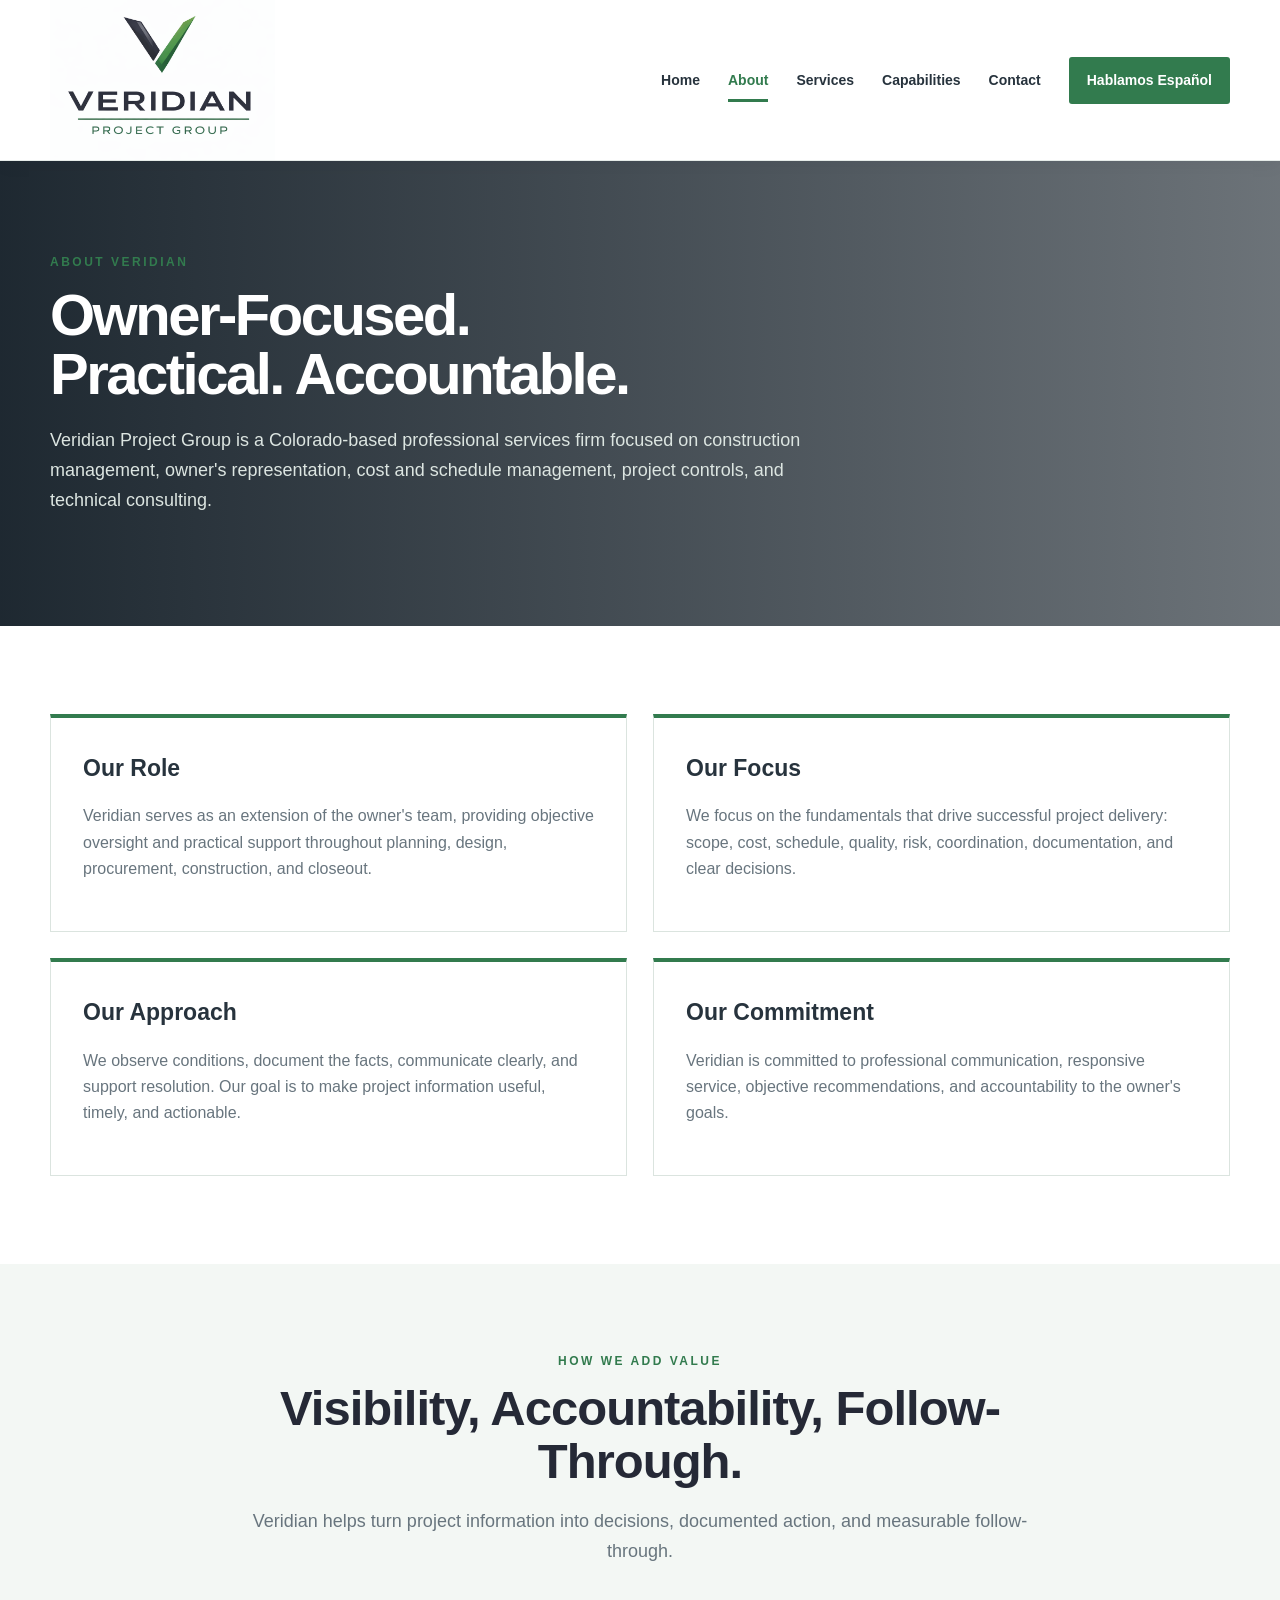
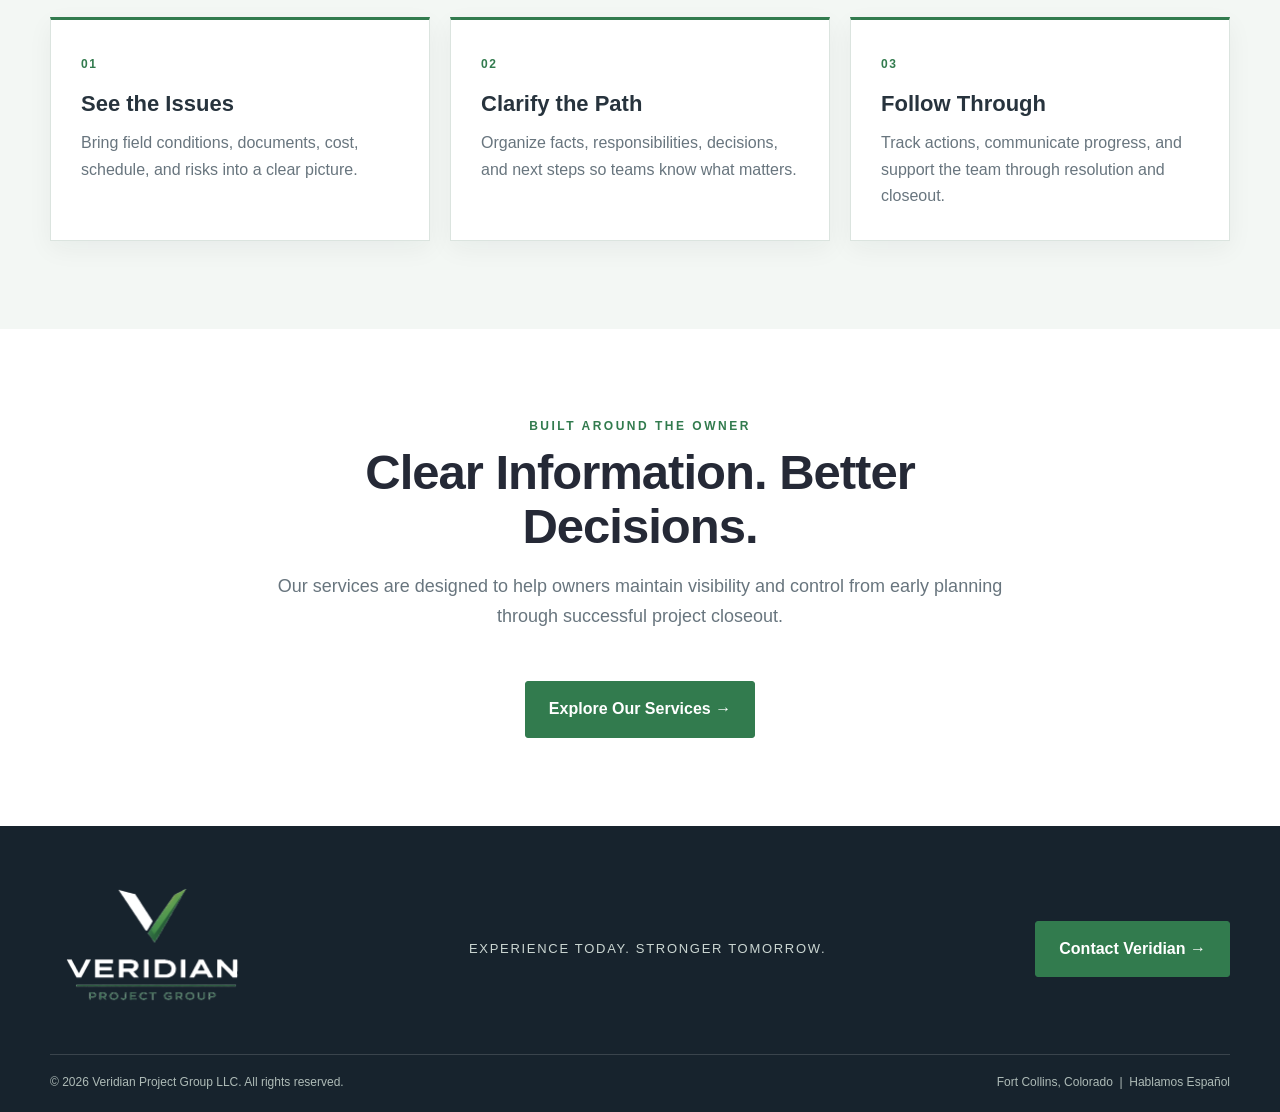
==== commit c4fa1d5f: "Add files via upload" ====
--- a/about.html
+++ b/about.html
@@ -4,4 +4,4 @@
 <section class="section"><div class="container"><div class="content-grid"><div class="content-card"><h3>Our Role</h3><p>Veridian serves as an extension of the owner's team, providing objective oversight and practical support throughout planning, design, procurement, construction, and closeout.</p></div><div class="content-card"><h3>Our Focus</h3><p>We focus on the fundamentals that drive successful project delivery: scope, cost, schedule, quality, risk, coordination, documentation, and clear decisions.</p></div><div class="content-card"><h3>Our Approach</h3><p>We observe conditions, document the facts, communicate clearly, and support resolution. Our goal is to make project information useful, timely, and actionable.</p></div><div class="content-card"><h3>Our Commitment</h3><p>Veridian is committed to professional communication, responsive service, objective recommendations, and accountability to the owner's goals.</p></div></div></div></section>
 <section class="section mist"><div class="container"><div class="section-head center"><div class="kicker">How We Add Value</div><h2>Visibility, Accountability, Follow-Through.</h2><p class="lead">Veridian helps turn project information into decisions, documented action, and measurable follow-through.</p></div><div class="value-grid"><div class="value-card"><span>01</span><h3>See the Issues</h3><p>Bring field conditions, documents, cost, schedule, and risks into a clear picture.</p></div><div class="value-card"><span>02</span><h3>Clarify the Path</h3><p>Organize facts, responsibilities, decisions, and next steps so teams know what matters.</p></div><div class="value-card"><span>03</span><h3>Follow Through</h3><p>Track actions, communicate progress, and support the team through resolution and closeout.</p></div></div></div></section>
 <section class="section"><div class="container center"><div class="section-head"><div class="kicker">Built Around the Owner</div><h2>Clear Information. Better Decisions.</h2><p class="lead">Our services are designed to help owners maintain visibility and control from early planning through successful project closeout.</p></div><a class="btn green" href="services.html">Explore Our Services →</a></div></section></main>
-<footer class="footer"><div class="container"><div class="footer-top"><img class="footer-logo" src="assets/veridian-logo.png" alt="Veridian Project Group"><div class="tagline">Experience today. Stronger tomorrow.</div><a class="btn green" href="contact.html">Contact Veridian →</a></div><div class="footer-bottom"><span>© 2026 Veridian Project Group LLC. All rights reserved.</span><span>Fort Collins, Colorado &nbsp;|&nbsp; Hablamos Español</span></div></div></footer><script src="script.js"></script></body></html>
+<footer class="footer"><div class="container"><div class="footer-top"><img class="footer-logo" src="assets/veridian-logo-footer.png" alt="Veridian Project Group"><div class="tagline">Experience today. Stronger tomorrow.</div><a class="btn green" href="contact.html">Contact Veridian →</a></div><div class="footer-bottom"><span>© 2026 Veridian Project Group LLC. All rights reserved.</span><span>Fort Collins, Colorado &nbsp;|&nbsp; Hablamos Español</span></div></div></footer><script src="script.js"></script></body></html>
--- a/styles.css
+++ b/styles.css
@@ -8,10 +8,10 @@
 .process{display:grid;grid-template-columns:repeat(5,1fr);gap:18px}.step{padding:25px;border-top:3px solid var(--green);background:#fff}.step b{font-size:12px;color:var(--green);letter-spacing:1.5px}.step h3{font-size:19px;margin:10px 0 7px}.step p{font-size:14px;color:var(--muted)}
 .projects{display:grid;grid-template-columns:repeat(3,1fr);gap:24px}.project{min-height:330px;padding:28px;display:flex;flex-direction:column;justify-content:flex-end;color:#fff;background:linear-gradient(0deg,rgba(17,27,35,.92),rgba(17,27,35,.12)),url("https://images.unsplash.com/photo-1486406146926-c627a92ad1ab?auto=format&fit=crop&w=1000&q=80") center/cover}.project:nth-child(2){background-image:linear-gradient(0deg,rgba(17,27,35,.92),rgba(17,27,35,.12)),url("https://images.unsplash.com/photo-1511818966892-d7d671e672a2?auto=format&fit=crop&w=1000&q=80")}.project:nth-child(3){background-image:linear-gradient(0deg,rgba(17,27,35,.92),rgba(17,27,35,.12)),url("https://images.unsplash.com/photo-1541971875076-8f970d573be6?auto=format&fit=crop&w=1000&q=80")}.project:nth-child(4){background-image:linear-gradient(0deg,rgba(17,27,35,.92),rgba(17,27,35,.12)),url("https://images.unsplash.com/photo-1503387762-592deb58ef4e?auto=format&fit=crop&w=1000&q=80")}.project:nth-child(5){background-image:linear-gradient(0deg,rgba(17,27,35,.92),rgba(17,27,35,.12)),url("https://images.unsplash.com/photo-1531835551805-16d864c8d311?auto=format&fit=crop&w=1000&q=80")}.project:nth-child(6){background-image:linear-gradient(0deg,rgba(17,27,35,.92),rgba(17,27,35,.12)),url("https://images.unsplash.com/photo-1473448912268-2022ce9509d8?auto=format&fit=crop&w=1000&q=80")}.project .type{text-transform:uppercase;letter-spacing:1.5px;font-size:11px;color:#a9d973}.project h3{font-size:21px;line-height:1.15;margin:7px 0}.project p{font-size:13px;margin:0;color:#e0e8e4}
 .spanish{display:grid;grid-template-columns:1fr 1fr}.spanish-img{min-height:410px;background:linear-gradient(0deg,rgba(19,31,40,.4),rgba(19,31,40,.05)),url("https://images.unsplash.com/photo-1454165804606-c3d57bc86b40?auto=format&fit=crop&w=1500&q=85") center/cover}.spanish-copy{padding:72px 8%}.spanish-copy p{color:var(--muted)}
-.cta{padding:70px 0;background:linear-gradient(105deg,var(--green),var(--lime));color:#fff}.cta-inner{display:flex;align-items:center;justify-content:space-between;gap:30px}.cta h2{color:#fff;margin:0;max-width:700px}.footer{background:var(--deep);color:#fff;padding:48px 0 20px}.footer-top{display:flex;justify-content:space-between;align-items:center;gap:30px}.footer-logo{width:235px;filter:brightness(0) invert(1)}.tagline{text-transform:uppercase;letter-spacing:1.7px;font-size:13px;color:#cbd6d2}.footer-bottom{display:flex;justify-content:space-between;border-top:1px solid rgba(255,255,255,.15);margin-top:30px;padding-top:18px;color:#aebbb7;font-size:12px}
+.cta{padding:70px 0;background:linear-gradient(105deg,var(--green),var(--lime));color:#fff}.cta-inner{display:flex;align-items:center;justify-content:space-between;gap:30px}.cta h2{color:#fff;margin:0;max-width:700px}.footer{background:var(--deep);color:#fff;padding:48px 0 20px}.footer-top{display:flex;justify-content:space-between;align-items:center;gap:30px}.footer-logo{width:210px;height:auto;display:block}.tagline{text-transform:uppercase;letter-spacing:1.7px;font-size:13px;color:#cbd6d2}.footer-bottom{display:flex;justify-content:space-between;border-top:1px solid rgba(255,255,255,.15);margin-top:30px;padding-top:18px;color:#aebbb7;font-size:12px}
 .page-hero{padding:92px 0;background:linear-gradient(90deg,rgba(18,29,38,.95),rgba(18,29,38,.62)),url("https://images.unsplash.com/photo-1503387762-592deb58ef4e?auto=format&fit=crop&w=2000&q=85") center/cover;color:#fff}.page-hero h1{font-size:58px}.page-hero p{max-width:760px;color:#dce5e1;font-size:18px}
 .content-grid{display:grid;grid-template-columns:1fr 1fr;gap:26px}.content-card{padding:32px;border:1px solid var(--line);border-top:4px solid var(--green);background:#fff}.content-card h3{font-size:23px;margin:0 0 10px}.content-card p{color:var(--muted)}.contact-grid{display:grid;grid-template-columns:1fr 1fr;gap:60px}.contact-form{display:grid;gap:14px}.contact-form input,.contact-form textarea{font:inherit;padding:14px;border:1px solid #cdd8d3;border-radius:3px}.contact-form textarea{min-height:150px}
-@media(max-width:920px){.navlinks{display:none}.mobile{display:block}.services{grid-template-columns:1fr 1fr}.service{border-bottom:1px solid var(--line);padding:28px 18px}.service:first-child{padding-left:18px}.service:nth-child(2){border-right:0}.band,.spanish,.contact-grid{grid-template-columns:1fr}.band-copy{padding:65px 25px}.band-img,.spanish-img{min-height:320px}.process{grid-template-columns:1fr 1fr}.projects{grid-template-columns:1fr 1fr}.footer-top,.footer-bottom{flex-direction:column;align-items:flex-start}}
+@media(max-width:920px){.footer-logo{width:190px}}@media(max-width:920px){.navlinks{display:none}.mobile{display:block}.services{grid-template-columns:1fr 1fr}.service{border-bottom:1px solid var(--line);padding:28px 18px}.service:first-child{padding-left:18px}.service:nth-child(2){border-right:0}.band,.spanish,.contact-grid{grid-template-columns:1fr}.band-copy{padding:65px 25px}.band-img,.spanish-img{min-height:320px}.process{grid-template-columns:1fr 1fr}.projects{grid-template-columns:1fr 1fr}.footer-top,.footer-bottom{flex-direction:column;align-items:flex-start}}
 @media(max-width:600px){.container{width:calc(100% - 28px)}.logo{width:185px}.nav{min-height:72px}.hero{min-height:650px}.hero-copy{padding:65px 0}h1{font-size:48px}.section{padding:65px 0}.services,.process,.projects,.content-grid{grid-template-columns:1fr}.service{padding:25px 0}.service:first-child{padding-left:0}.page-hero h1{font-size:43px}.facts{gap:22px}}
 
 /* V4 header and responsive navigation refinements */
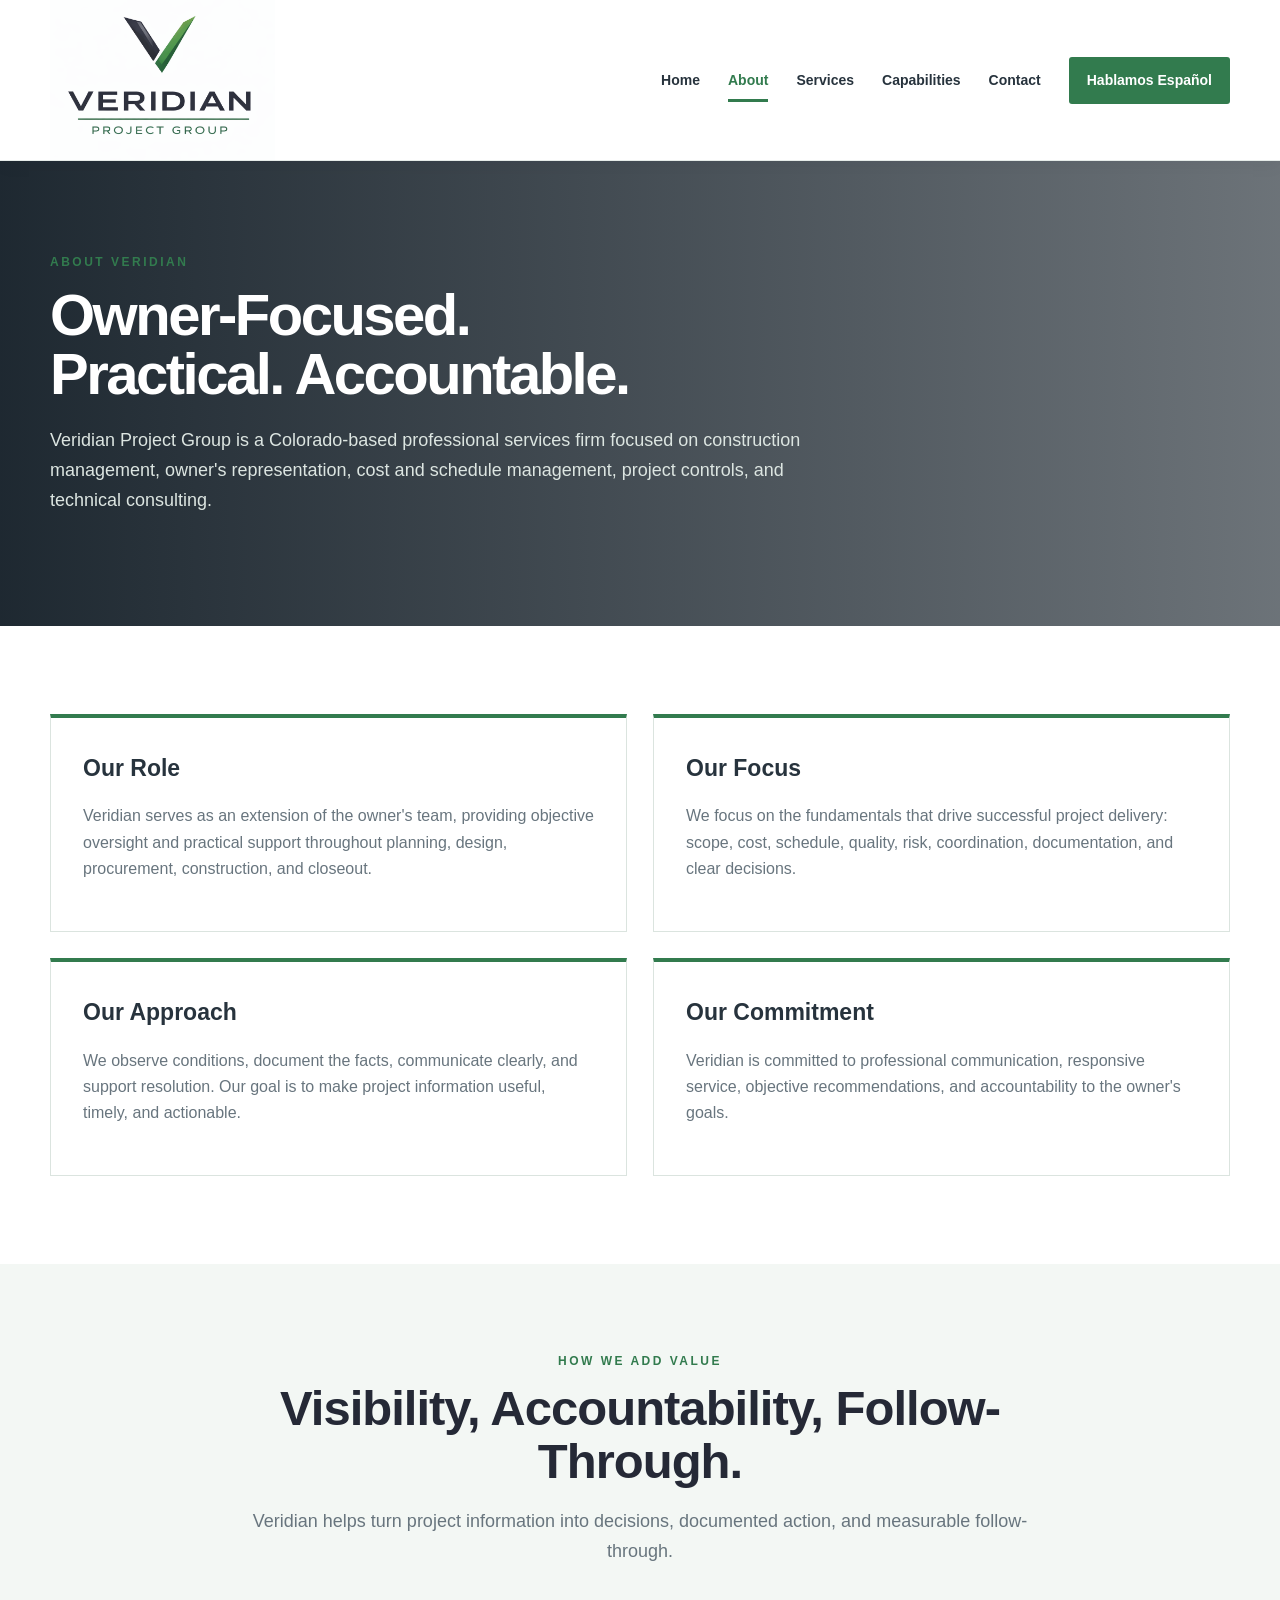
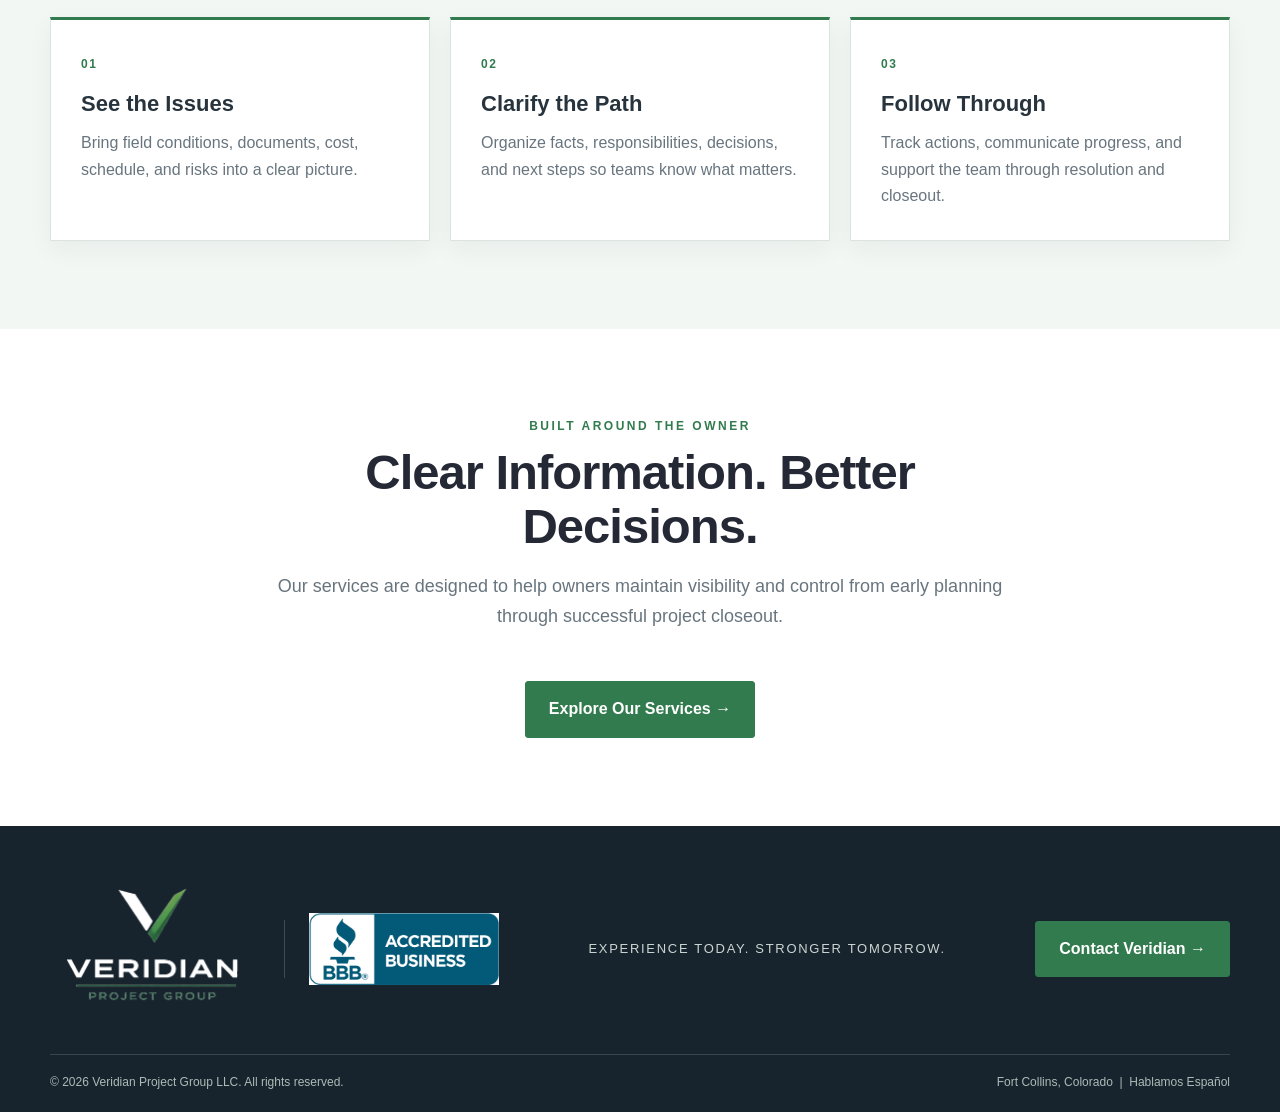
==== commit 4f1ac026: "Add BBB Accredited Business seal" ====
--- a/about.html
+++ b/about.html
@@ -4,4 +4,4 @@
 <section class="section"><div class="container"><div class="content-grid"><div class="content-card"><h3>Our Role</h3><p>Veridian serves as an extension of the owner's team, providing objective oversight and practical support throughout planning, design, procurement, construction, and closeout.</p></div><div class="content-card"><h3>Our Focus</h3><p>We focus on the fundamentals that drive successful project delivery: scope, cost, schedule, quality, risk, coordination, documentation, and clear decisions.</p></div><div class="content-card"><h3>Our Approach</h3><p>We observe conditions, document the facts, communicate clearly, and support resolution. Our goal is to make project information useful, timely, and actionable.</p></div><div class="content-card"><h3>Our Commitment</h3><p>Veridian is committed to professional communication, responsive service, objective recommendations, and accountability to the owner's goals.</p></div></div></div></section>
 <section class="section mist"><div class="container"><div class="section-head center"><div class="kicker">How We Add Value</div><h2>Visibility, Accountability, Follow-Through.</h2><p class="lead">Veridian helps turn project information into decisions, documented action, and measurable follow-through.</p></div><div class="value-grid"><div class="value-card"><span>01</span><h3>See the Issues</h3><p>Bring field conditions, documents, cost, schedule, and risks into a clear picture.</p></div><div class="value-card"><span>02</span><h3>Clarify the Path</h3><p>Organize facts, responsibilities, decisions, and next steps so teams know what matters.</p></div><div class="value-card"><span>03</span><h3>Follow Through</h3><p>Track actions, communicate progress, and support the team through resolution and closeout.</p></div></div></div></section>
 <section class="section"><div class="container center"><div class="section-head"><div class="kicker">Built Around the Owner</div><h2>Clear Information. Better Decisions.</h2><p class="lead">Our services are designed to help owners maintain visibility and control from early planning through successful project closeout.</p></div><a class="btn green" href="services.html">Explore Our Services →</a></div></section></main>
-<footer class="footer"><div class="container"><div class="footer-top"><img class="footer-logo" src="assets/veridian-logo-footer.png" alt="Veridian Project Group"><div class="tagline">Experience today. Stronger tomorrow.</div><a class="btn green" href="contact.html">Contact Veridian →</a></div><div class="footer-bottom"><span>© 2026 Veridian Project Group LLC. All rights reserved.</span><span>Fort Collins, Colorado &nbsp;|&nbsp; Hablamos Español</span></div></div></footer><script src="script.js"></script></body></html>
+<footer class="footer"><div class="container"><div class="footer-top"><div class="footer-brands"><img class="footer-logo" src="assets/veridian-logo-footer.png" alt="Veridian Project Group"><span class="footer-divider" aria-hidden="true"></span><a class="bbb-link" href="https://www.bbb.org/us/co/fort-collins/profile/construction-management/veridian-project-group-llc-0805-46154635" target="_blank" rel="noopener noreferrer" aria-label="Veridian Project Group LLC BBB Business Profile"><img class="bbb-logo" src="assets/bbb-accredited-business.png" alt="BBB Accredited Business"></a></div><div class="tagline">Experience today. Stronger tomorrow.</div><a class="btn green" href="contact.html">Contact Veridian →</a></div><div class="footer-bottom"><span>© 2026 Veridian Project Group LLC. All rights reserved.</span><span>Fort Collins, Colorado &nbsp;|&nbsp; Hablamos Español</span></div></div></footer><script src="script.js"></script></body></html>
--- a/styles.css
+++ b/styles.css
@@ -8,10 +8,10 @@
 .process{display:grid;grid-template-columns:repeat(5,1fr);gap:18px}.step{padding:25px;border-top:3px solid var(--green);background:#fff}.step b{font-size:12px;color:var(--green);letter-spacing:1.5px}.step h3{font-size:19px;margin:10px 0 7px}.step p{font-size:14px;color:var(--muted)}
 .projects{display:grid;grid-template-columns:repeat(3,1fr);gap:24px}.project{min-height:330px;padding:28px;display:flex;flex-direction:column;justify-content:flex-end;color:#fff;background:linear-gradient(0deg,rgba(17,27,35,.92),rgba(17,27,35,.12)),url("https://images.unsplash.com/photo-1486406146926-c627a92ad1ab?auto=format&fit=crop&w=1000&q=80") center/cover}.project:nth-child(2){background-image:linear-gradient(0deg,rgba(17,27,35,.92),rgba(17,27,35,.12)),url("https://images.unsplash.com/photo-1511818966892-d7d671e672a2?auto=format&fit=crop&w=1000&q=80")}.project:nth-child(3){background-image:linear-gradient(0deg,rgba(17,27,35,.92),rgba(17,27,35,.12)),url("https://images.unsplash.com/photo-1541971875076-8f970d573be6?auto=format&fit=crop&w=1000&q=80")}.project:nth-child(4){background-image:linear-gradient(0deg,rgba(17,27,35,.92),rgba(17,27,35,.12)),url("https://images.unsplash.com/photo-1503387762-592deb58ef4e?auto=format&fit=crop&w=1000&q=80")}.project:nth-child(5){background-image:linear-gradient(0deg,rgba(17,27,35,.92),rgba(17,27,35,.12)),url("https://images.unsplash.com/photo-1531835551805-16d864c8d311?auto=format&fit=crop&w=1000&q=80")}.project:nth-child(6){background-image:linear-gradient(0deg,rgba(17,27,35,.92),rgba(17,27,35,.12)),url("https://images.unsplash.com/photo-1473448912268-2022ce9509d8?auto=format&fit=crop&w=1000&q=80")}.project .type{text-transform:uppercase;letter-spacing:1.5px;font-size:11px;color:#a9d973}.project h3{font-size:21px;line-height:1.15;margin:7px 0}.project p{font-size:13px;margin:0;color:#e0e8e4}
 .spanish{display:grid;grid-template-columns:1fr 1fr}.spanish-img{min-height:410px;background:linear-gradient(0deg,rgba(19,31,40,.4),rgba(19,31,40,.05)),url("https://images.unsplash.com/photo-1454165804606-c3d57bc86b40?auto=format&fit=crop&w=1500&q=85") center/cover}.spanish-copy{padding:72px 8%}.spanish-copy p{color:var(--muted)}
-.cta{padding:70px 0;background:linear-gradient(105deg,var(--green),var(--lime));color:#fff}.cta-inner{display:flex;align-items:center;justify-content:space-between;gap:30px}.cta h2{color:#fff;margin:0;max-width:700px}.footer{background:var(--deep);color:#fff;padding:48px 0 20px}.footer-top{display:flex;justify-content:space-between;align-items:center;gap:30px}.footer-logo{width:210px;height:auto;display:block}.tagline{text-transform:uppercase;letter-spacing:1.7px;font-size:13px;color:#cbd6d2}.footer-bottom{display:flex;justify-content:space-between;border-top:1px solid rgba(255,255,255,.15);margin-top:30px;padding-top:18px;color:#aebbb7;font-size:12px}
+.cta{padding:70px 0;background:linear-gradient(105deg,var(--green),var(--lime));color:#fff}.cta-inner{display:flex;align-items:center;justify-content:space-between;gap:30px}.cta h2{color:#fff;margin:0;max-width:700px}.footer{background:var(--deep);color:#fff;padding:48px 0 20px}.footer-top{display:flex;justify-content:space-between;align-items:center;gap:30px}.footer-brands{display:flex;align-items:center;gap:24px;min-width:0}.footer-logo{width:210px;height:auto;display:block}.footer-divider{width:1px;height:58px;background:rgba(255,255,255,.18);display:block;flex:0 0 1px}.bbb-link{display:block;line-height:0}.bbb-logo{width:190px;height:auto;display:block;transition:transform .2s ease,opacity .2s ease}.bbb-link:hover .bbb-logo{transform:translateY(-2px);opacity:.92}.tagline{text-transform:uppercase;letter-spacing:1.7px;font-size:13px;color:#cbd6d2}.footer-bottom{display:flex;justify-content:space-between;border-top:1px solid rgba(255,255,255,.15);margin-top:30px;padding-top:18px;color:#aebbb7;font-size:12px}
 .page-hero{padding:92px 0;background:linear-gradient(90deg,rgba(18,29,38,.95),rgba(18,29,38,.62)),url("https://images.unsplash.com/photo-1503387762-592deb58ef4e?auto=format&fit=crop&w=2000&q=85") center/cover;color:#fff}.page-hero h1{font-size:58px}.page-hero p{max-width:760px;color:#dce5e1;font-size:18px}
 .content-grid{display:grid;grid-template-columns:1fr 1fr;gap:26px}.content-card{padding:32px;border:1px solid var(--line);border-top:4px solid var(--green);background:#fff}.content-card h3{font-size:23px;margin:0 0 10px}.content-card p{color:var(--muted)}.contact-grid{display:grid;grid-template-columns:1fr 1fr;gap:60px}.contact-form{display:grid;gap:14px}.contact-form input,.contact-form textarea{font:inherit;padding:14px;border:1px solid #cdd8d3;border-radius:3px}.contact-form textarea{min-height:150px}
-@media(max-width:920px){.footer-logo{width:190px}}@media(max-width:920px){.navlinks{display:none}.mobile{display:block}.services{grid-template-columns:1fr 1fr}.service{border-bottom:1px solid var(--line);padding:28px 18px}.service:first-child{padding-left:18px}.service:nth-child(2){border-right:0}.band,.spanish,.contact-grid{grid-template-columns:1fr}.band-copy{padding:65px 25px}.band-img,.spanish-img{min-height:320px}.process{grid-template-columns:1fr 1fr}.projects{grid-template-columns:1fr 1fr}.footer-top,.footer-bottom{flex-direction:column;align-items:flex-start}}
+@media(max-width:920px){.footer-logo{width:190px}.bbb-logo{width:175px}}@media(max-width:920px){.navlinks{display:none}.mobile{display:block}.services{grid-template-columns:1fr 1fr}.service{border-bottom:1px solid var(--line);padding:28px 18px}.service:first-child{padding-left:18px}.service:nth-child(2){border-right:0}.band,.spanish,.contact-grid{grid-template-columns:1fr}.band-copy{padding:65px 25px}.band-img,.spanish-img{min-height:320px}.process{grid-template-columns:1fr 1fr}.projects{grid-template-columns:1fr 1fr}.footer-top,.footer-bottom{flex-direction:column;align-items:flex-start}.footer-brands{width:100%;flex-wrap:wrap}.footer-divider{height:48px}}
 @media(max-width:600px){.container{width:calc(100% - 28px)}.logo{width:185px}.nav{min-height:72px}.hero{min-height:650px}.hero-copy{padding:65px 0}h1{font-size:48px}.section{padding:65px 0}.services,.process,.projects,.content-grid{grid-template-columns:1fr}.service{padding:25px 0}.service:first-child{padding-left:0}.page-hero h1{font-size:43px}.facts{gap:22px}}
 
 /* V4 header and responsive navigation refinements */
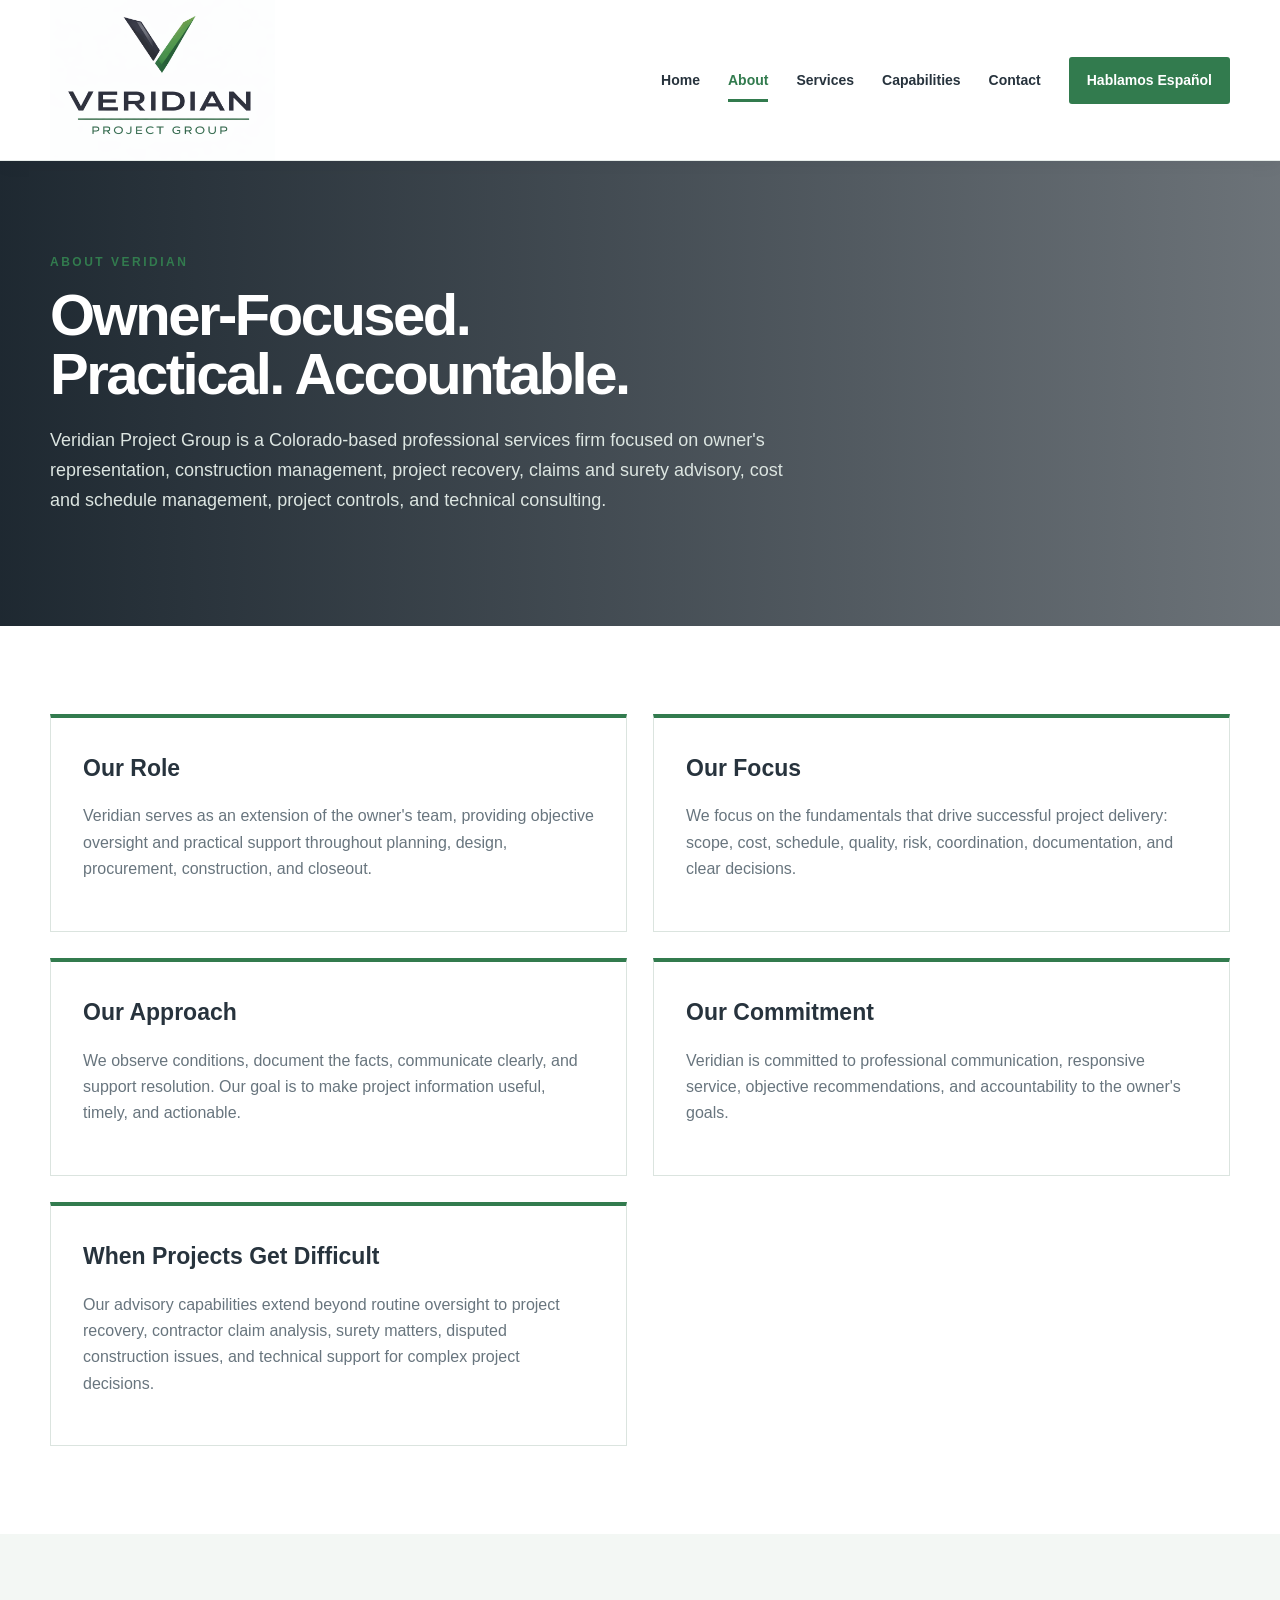
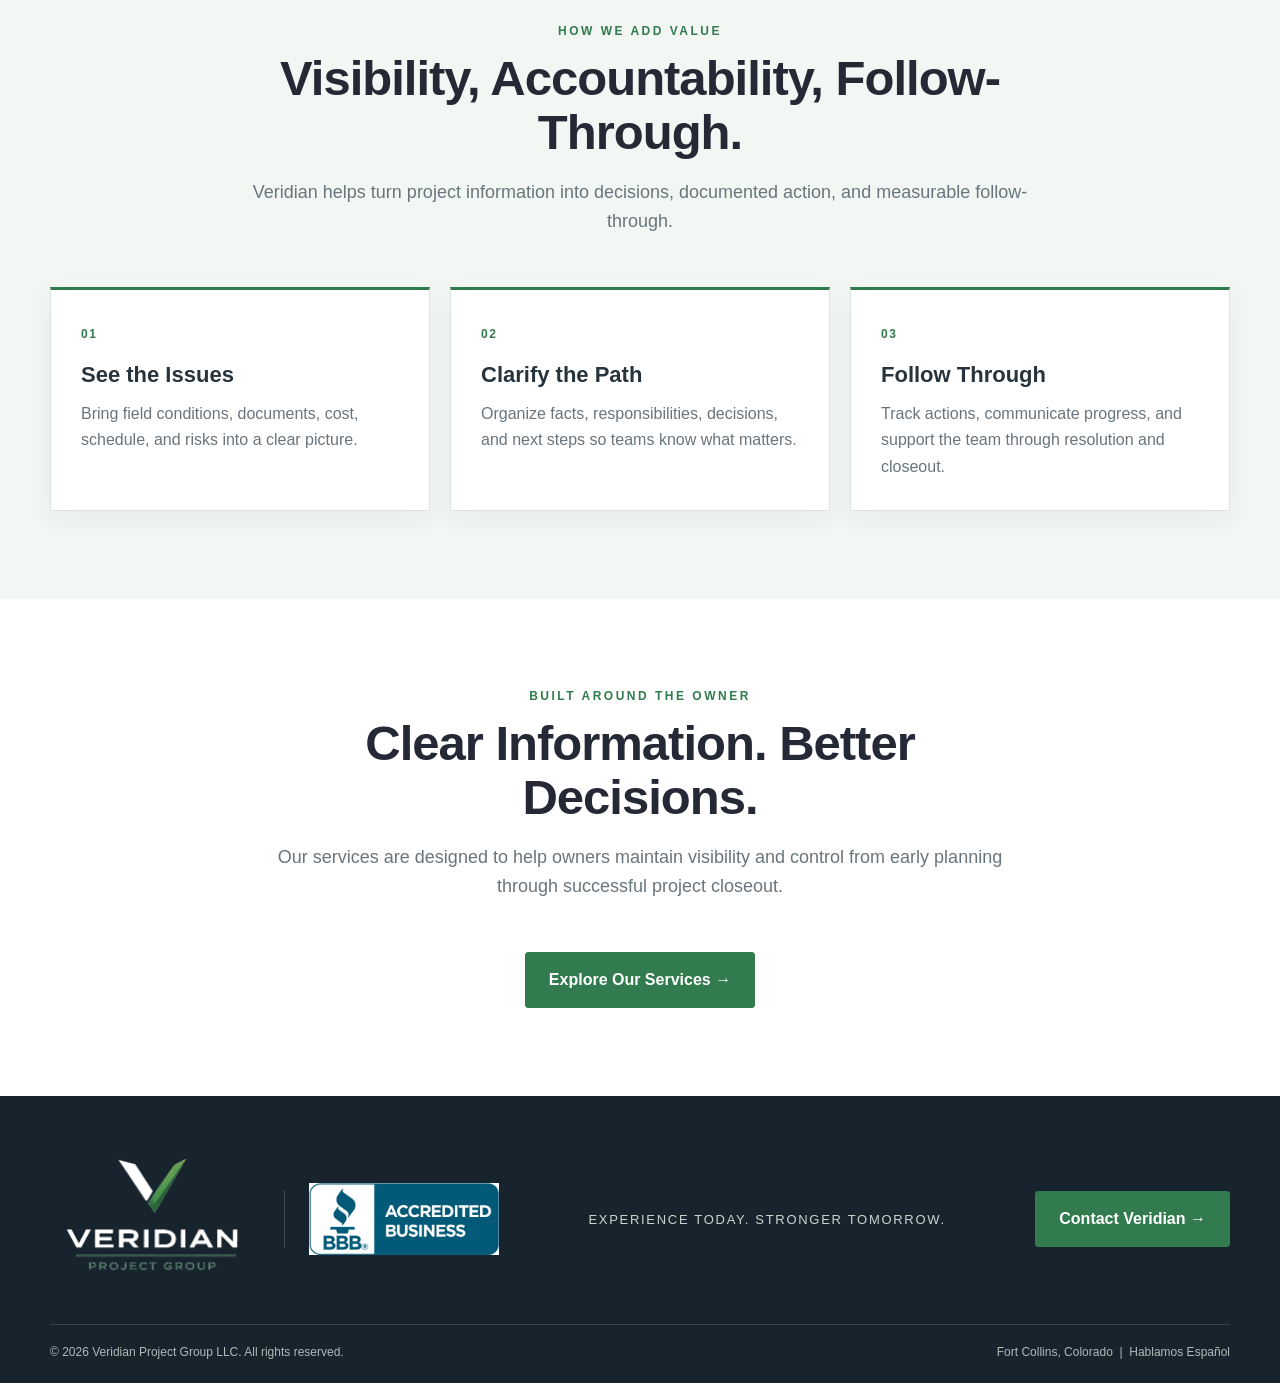
==== commit bef5989d: "Add files via upload New Services" ====
--- a/about.html
+++ b/about.html
@@ -1,7 +1,7 @@
 <!doctype html><html lang="en"><head><meta charset="utf-8"><meta name="viewport" content="width=device-width,initial-scale=1"><title>About | Veridian Project Group</title><meta name="description" content="About Veridian Project Group, a Colorado-based construction management and project controls firm."><link rel="icon" href="assets/veridian-logo.png"><link rel="stylesheet" href="styles.css"></head><body>
 <header class="header"><div class="container nav"><a class="brand" href="index.html"><img class="logo" src="assets/veridian-logo.png" alt="Veridian Project Group"></a><nav class="navlinks" aria-label="Primary navigation"><a href="index.html">Home</a><a class="active" href="about.html">About</a><a href="services.html">Services</a><a href="experience.html">Capabilities</a><a href="contact.html">Contact</a><a class="spanish-btn" href="spanish.html">Hablamos Español</a></nav><button class="mobile" type="button" aria-label="Open menu" aria-expanded="false" aria-controls="mobile-menu">☰</button></div><div id="mobile-menu" class="mobile-menu"><div class="container"><a href="index.html">Home</a><a class="active" href="about.html">About</a><a href="services.html">Services</a><a href="experience.html">Capabilities</a><a href="contact.html">Contact</a><a class="spanish-btn" href="spanish.html">Hablamos Español</a></div></div></header>
-<main><section class="page-hero"><div class="container"><div class="kicker">About Veridian</div><h1>Owner-Focused.<br>Practical. Accountable.</h1><p>Veridian Project Group is a Colorado-based professional services firm focused on construction management, owner's representation, cost and schedule management, project controls, and technical consulting.</p></div></section>
-<section class="section"><div class="container"><div class="content-grid"><div class="content-card"><h3>Our Role</h3><p>Veridian serves as an extension of the owner's team, providing objective oversight and practical support throughout planning, design, procurement, construction, and closeout.</p></div><div class="content-card"><h3>Our Focus</h3><p>We focus on the fundamentals that drive successful project delivery: scope, cost, schedule, quality, risk, coordination, documentation, and clear decisions.</p></div><div class="content-card"><h3>Our Approach</h3><p>We observe conditions, document the facts, communicate clearly, and support resolution. Our goal is to make project information useful, timely, and actionable.</p></div><div class="content-card"><h3>Our Commitment</h3><p>Veridian is committed to professional communication, responsive service, objective recommendations, and accountability to the owner's goals.</p></div></div></div></section>
+<main><section class="page-hero"><div class="container"><div class="kicker">About Veridian</div><h1>Owner-Focused.<br>Practical. Accountable.</h1><p>Veridian Project Group is a Colorado-based professional services firm focused on owner's representation, construction management, project recovery, claims and surety advisory, cost and schedule management, project controls, and technical consulting.</p></div></section>
+<section class="section"><div class="container"><div class="content-grid"><div class="content-card"><h3>Our Role</h3><p>Veridian serves as an extension of the owner's team, providing objective oversight and practical support throughout planning, design, procurement, construction, and closeout.</p></div><div class="content-card"><h3>Our Focus</h3><p>We focus on the fundamentals that drive successful project delivery: scope, cost, schedule, quality, risk, coordination, documentation, and clear decisions.</p></div><div class="content-card"><h3>Our Approach</h3><p>We observe conditions, document the facts, communicate clearly, and support resolution. Our goal is to make project information useful, timely, and actionable.</p></div><div class="content-card"><h3>Our Commitment</h3><p>Veridian is committed to professional communication, responsive service, objective recommendations, and accountability to the owner's goals.</p></div><div class="content-card"><h3>When Projects Get Difficult</h3><p>Our advisory capabilities extend beyond routine oversight to project recovery, contractor claim analysis, surety matters, disputed construction issues, and technical support for complex project decisions.</p></div></div></div></section>
 <section class="section mist"><div class="container"><div class="section-head center"><div class="kicker">How We Add Value</div><h2>Visibility, Accountability, Follow-Through.</h2><p class="lead">Veridian helps turn project information into decisions, documented action, and measurable follow-through.</p></div><div class="value-grid"><div class="value-card"><span>01</span><h3>See the Issues</h3><p>Bring field conditions, documents, cost, schedule, and risks into a clear picture.</p></div><div class="value-card"><span>02</span><h3>Clarify the Path</h3><p>Organize facts, responsibilities, decisions, and next steps so teams know what matters.</p></div><div class="value-card"><span>03</span><h3>Follow Through</h3><p>Track actions, communicate progress, and support the team through resolution and closeout.</p></div></div></div></section>
 <section class="section"><div class="container center"><div class="section-head"><div class="kicker">Built Around the Owner</div><h2>Clear Information. Better Decisions.</h2><p class="lead">Our services are designed to help owners maintain visibility and control from early planning through successful project closeout.</p></div><a class="btn green" href="services.html">Explore Our Services →</a></div></section></main>
 <footer class="footer"><div class="container"><div class="footer-top"><div class="footer-brands"><img class="footer-logo" src="assets/veridian-logo-footer.png" alt="Veridian Project Group"><span class="footer-divider" aria-hidden="true"></span><a class="bbb-link" href="https://www.bbb.org/us/co/fort-collins/profile/construction-management/veridian-project-group-llc-0805-46154635" target="_blank" rel="noopener noreferrer" aria-label="Veridian Project Group LLC BBB Business Profile"><img class="bbb-logo" src="assets/bbb-accredited-business.png" alt="BBB Accredited Business"></a></div><div class="tagline">Experience today. Stronger tomorrow.</div><a class="btn green" href="contact.html">Contact Veridian →</a></div><div class="footer-bottom"><span>© 2026 Veridian Project Group LLC. All rights reserved.</span><span>Fort Collins, Colorado &nbsp;|&nbsp; Hablamos Español</span></div></div></footer><script src="script.js"></script></body></html>
--- a/styles.css
+++ b/styles.css
@@ -36,3 +36,8 @@
 @media(max-width:920px){.trust-row .container{grid-template-columns:1fr 1fr}.trust-item:nth-child(2){border-right:0}.trust-item{border-bottom:1px solid var(--line)}.service-note{align-items:flex-start}.value-grid,.service-intro{grid-template-columns:1fr}.service-intro{gap:18px}.lifecycle-grid{grid-template-columns:1fr 1fr}.lifecycle-grid>div:nth-child(2n){border-right:0}.lifecycle-grid>div{border-bottom:1px solid rgba(255,255,255,.14)}}
 @media(max-width:600px){.hero-badge{font-size:9px;letter-spacing:1.2px}.trust-row .container{grid-template-columns:1fr}.trust-item,.trust-item:first-child{padding:16px 0;border-right:0}.trust-item:last-child{border-bottom:0}.service-note{flex-direction:column;padding:22px}.lifecycle-grid{grid-template-columns:1fr}.lifecycle-grid>div{border-right:0}.lifecycle-grid>div:last-child{border-bottom:0}.value-grid{gap:14px}}
 @media(prefers-reduced-motion:reduce){html{scroll-behavior:auto}.buttons .btn,.service{transition:none}}
+
+/* V7 specialized advisory sections */
+.advisory-strip{padding-top:78px;padding-bottom:78px}.advisory-grid{display:grid;grid-template-columns:repeat(4,1fr);gap:0;border-top:1px solid var(--line);border-bottom:1px solid var(--line)}.advisory-grid>div{padding:28px 26px;border-right:1px solid var(--line)}.advisory-grid>div:first-child{padding-left:0}.advisory-grid>div:last-child{border-right:0;padding-right:0}.advisory-grid span{display:block;color:var(--green);font-weight:900;font-size:12px;letter-spacing:1.5px;margin-bottom:12px}.advisory-grid h3{font-size:22px;margin:0 0 8px}.advisory-grid p{color:var(--muted);font-size:15px;margin:0}.sector-grid{display:grid;grid-template-columns:repeat(5,1fr);gap:12px}.sector-grid>div{padding:18px 14px;border:1px solid var(--line);background:#fff;text-align:center;font-size:14px;font-weight:800;color:var(--ink)}
+@media(max-width:920px){.advisory-grid{grid-template-columns:1fr 1fr}.advisory-grid>div:nth-child(2){border-right:0}.advisory-grid>div:nth-child(3),.advisory-grid>div:nth-child(4){border-top:1px solid var(--line)}.advisory-grid>div:nth-child(3){padding-left:0}.advisory-grid>div:nth-child(4){padding-right:0}.sector-grid{grid-template-columns:1fr 1fr}.sector-grid>div:last-child{grid-column:1/-1}}
+@media(max-width:600px){.advisory-grid{grid-template-columns:1fr}.advisory-grid>div,.advisory-grid>div:first-child,.advisory-grid>div:last-child{border-right:0;border-bottom:1px solid var(--line);padding:24px 0}.advisory-grid>div:last-child{border-bottom:0}.advisory-grid>div:nth-child(3),.advisory-grid>div:nth-child(4){border-top:0}.sector-grid{grid-template-columns:1fr}.sector-grid>div:last-child{grid-column:auto}}
